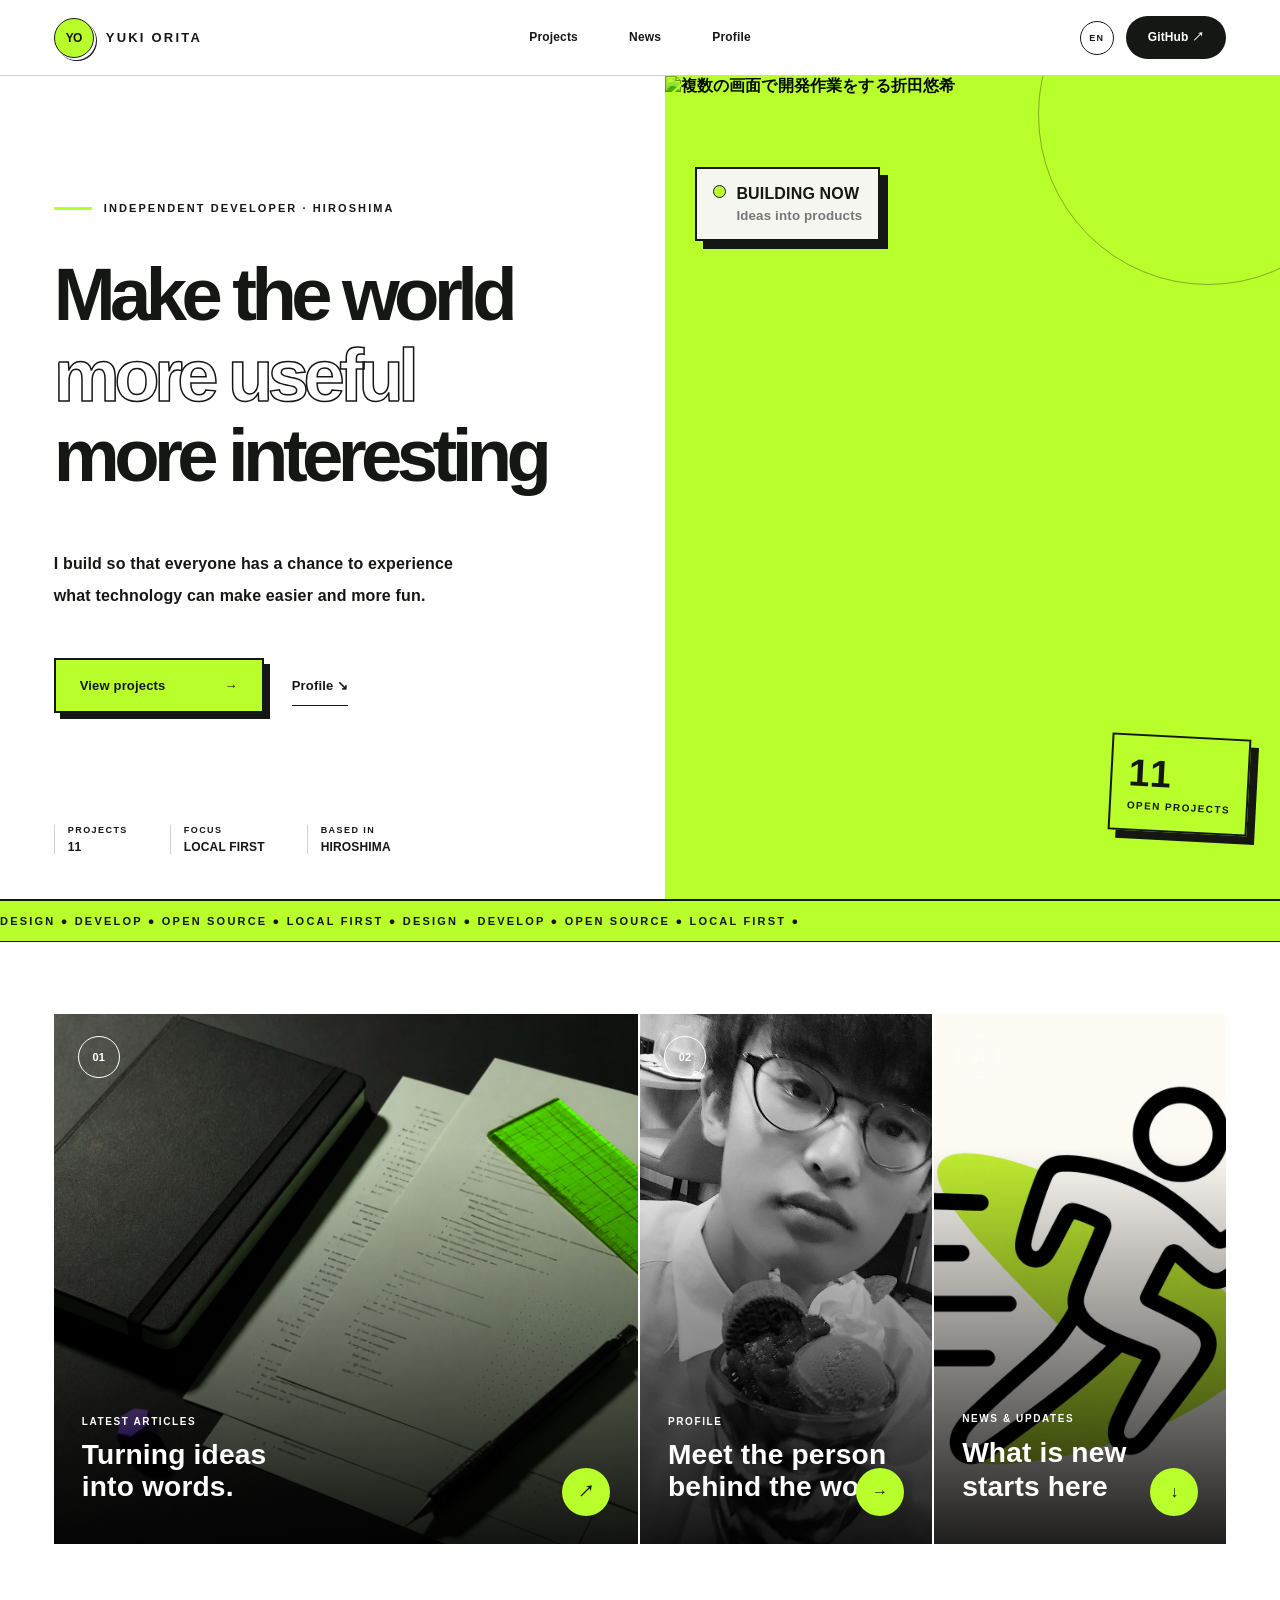
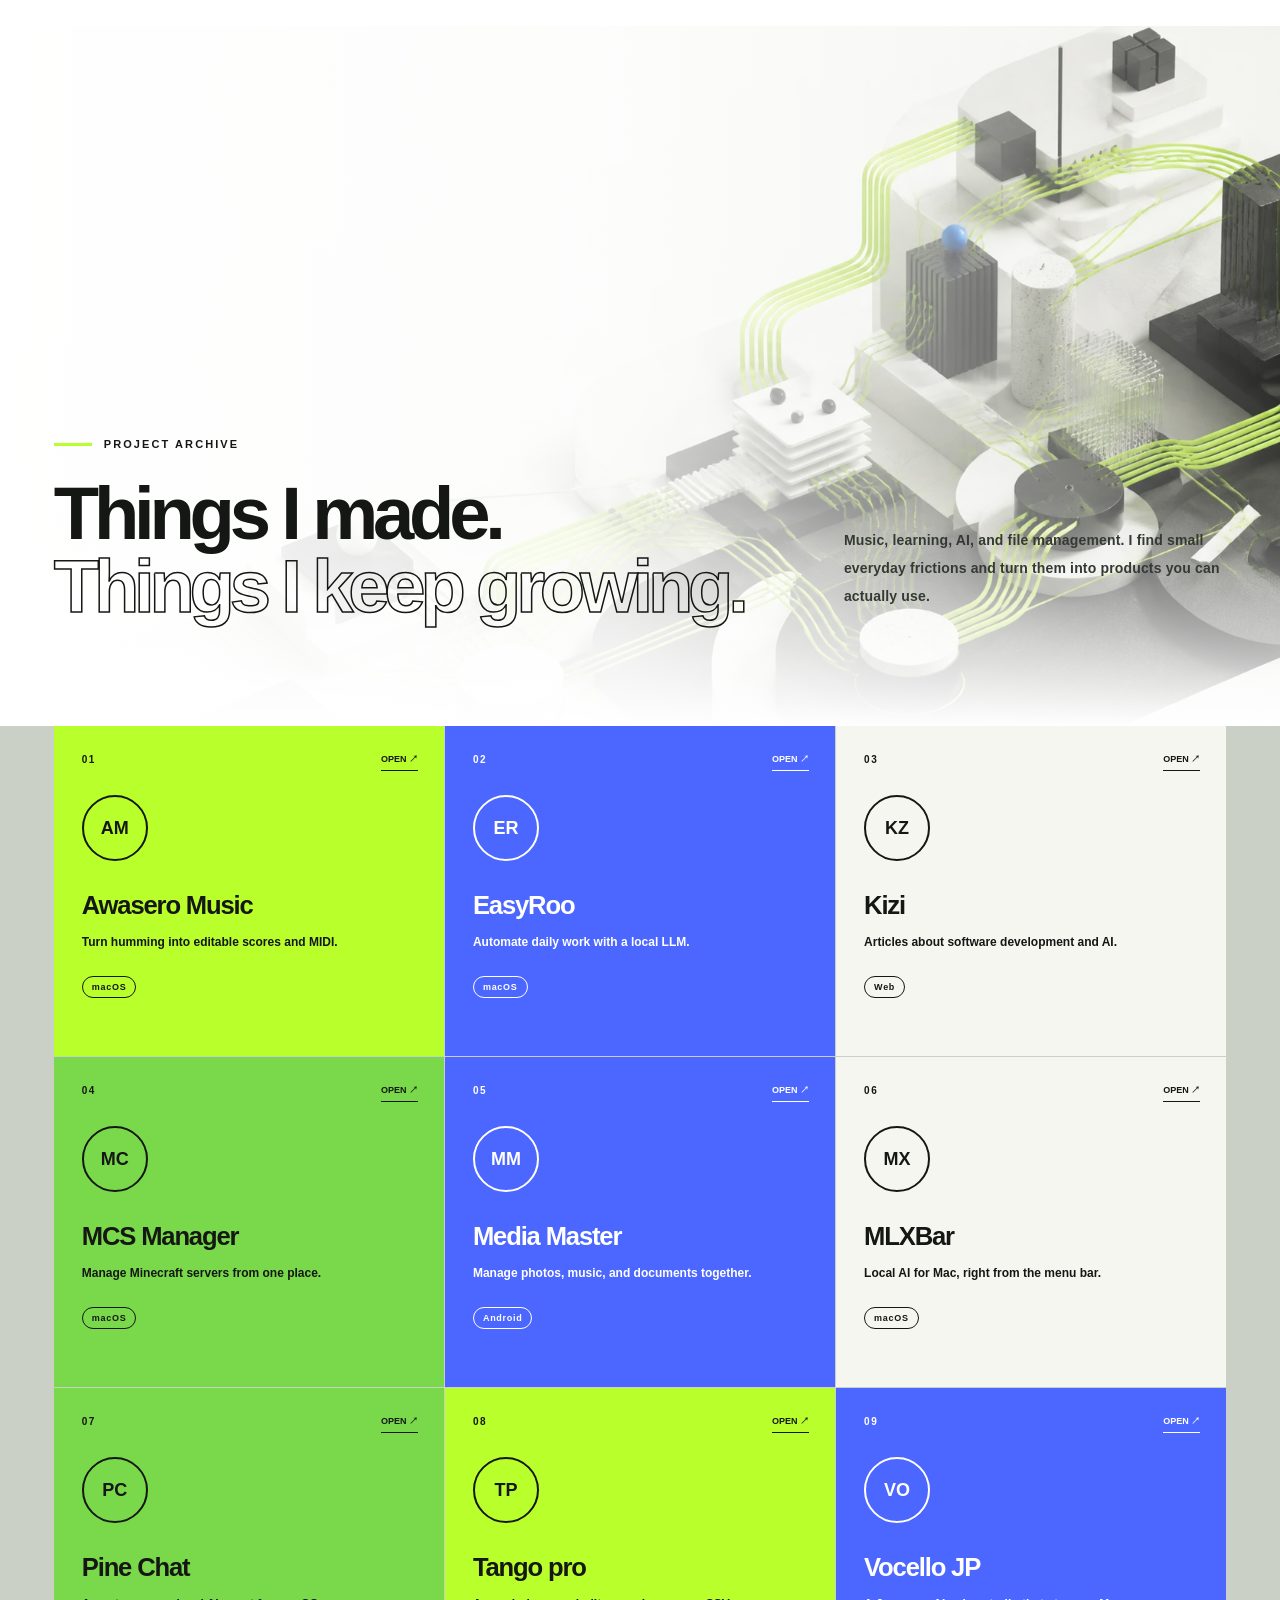
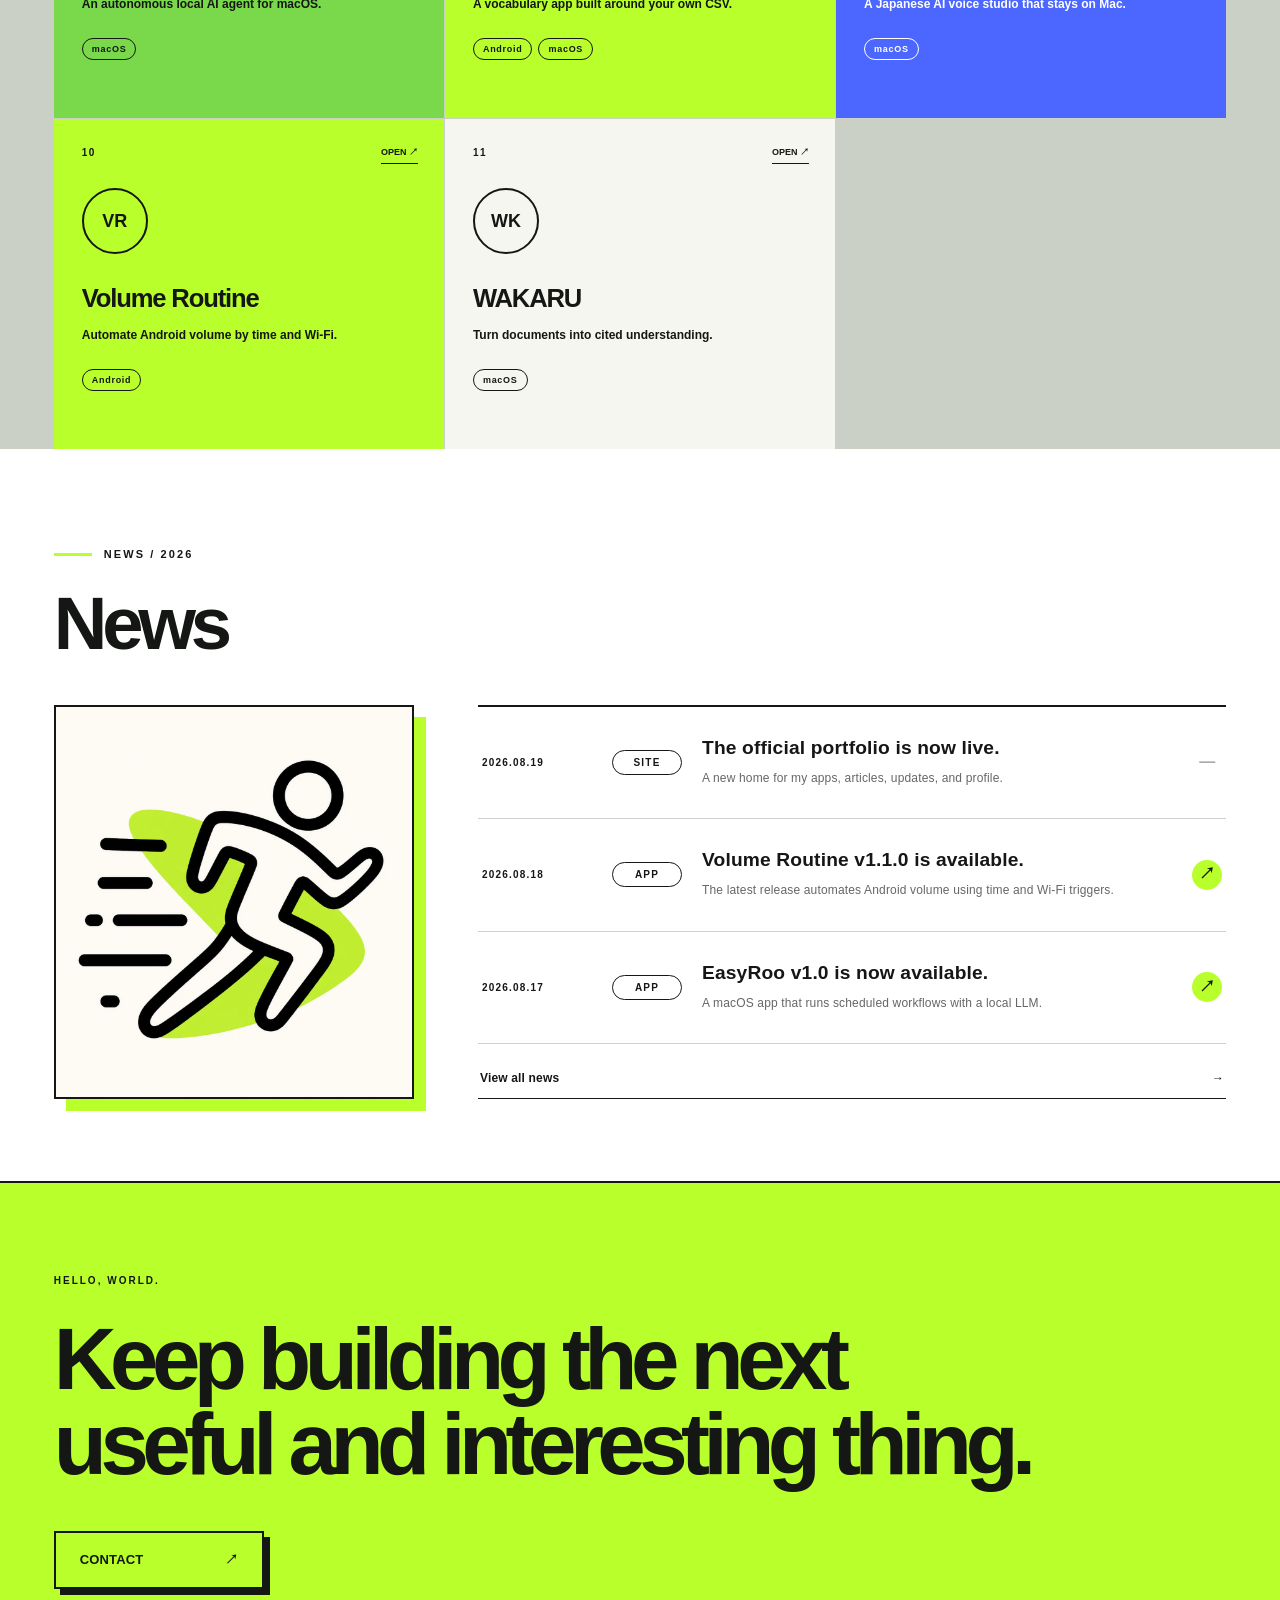
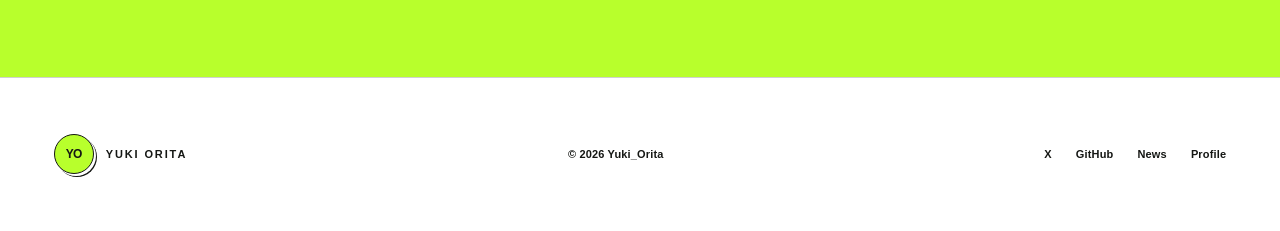
==== website/index.html @ 9910a153 "Adjust headline rhythm and dark news art" ====
<!doctype html>
<html lang="ja">
<head>
  <meta charset="utf-8">
  <meta name="viewport" content="width=device-width, initial-scale=1">
  <meta name="theme-color" content="#b8ff2c" media="(prefers-color-scheme: light)">
  <meta name="theme-color" content="#0d100d" media="(prefers-color-scheme: dark)">
  <meta name="description" content="折田悠希（Yuki_Orita）の公式ポートフォリオ。開発したアプリ、記事、お知らせ、プロフィールを紹介します。">
  <meta name="keywords" content="折田悠希,oriyu90,おりたゆうき,Yuki_Orita,MD Viewer Pro,Yuki,Orita,RIZI,rizi-jp,awasero-music,easyroo,kizi,mcs-manager,media-master-9o5,mlx-bar,pinechat,tango-pro,vocello-jp,volume-routine,wakaru">
  <meta property="og:title" content="Yuki Orita — Official">
  <meta property="og:description" content="世界をもっと便利に、そして面白く。折田悠希のプロジェクトと活動。">
  <meta property="og:type" content="website">
  <meta property="og:url" content="https://rizi-jp.pages.dev/">
  <meta property="og:image" content="https://rizi-jp.pages.dev/assets/og.png">
  <meta name="twitter:card" content="summary_large_image">
  <meta name="twitter:image" content="https://rizi-jp.pages.dev/assets/og.png">
  <title>Yuki Orita — Official</title>
  <link rel="stylesheet" href="styles.css?v=20260819d">
  <script src="i18n.js?v=20260819d" defer></script>
  <script src="content.js?v=20260819d" defer></script>
  <script src="app.js?v=20260819d" defer></script>
</head>
<body>
  <div class="intro" aria-hidden="true">
    <div class="intro-light-brand"><span>YO</span><strong>YUKI ORITA</strong></div>
    <div class="intro-dark-logo-frame"><img class="intro-dark-logo" data-intro-dark-logo src="logo-EN.jpg" alt=""></div>
  </div>

  <header class="site-header">
    <a class="brand" href="#top" aria-label="Yuki Orita トップへ"><span class="brand-mark">YO</span><span>YUKI ORITA</span></a>
    <nav aria-label="メインナビゲーション">
      <a href="#projects">Projects</a><a href="news.html">News</a><a href="profile.html">Profile</a>
    </nav>
    <div class="header-tools"><span class="locale-indicator" data-locale-indicator>JA</span><a class="pill pill-dark header-cta" href="https://github.com/oriyu90" target="_blank" rel="noreferrer">GitHub ↗</a></div>
  </header>

  <main id="top">
    <section class="hero" aria-labelledby="hero-title">
      <div class="hero-copy reveal">
        <p class="eyebrow"><span></span>INDEPENDENT DEVELOPER · HIROSHIMA</p>
        <h1 id="hero-title">世界をもっと、<br><em>便利に</em><br>面白く</h1>
        <p class="hero-lead">誰もがその便利さ、面白さにふれる機会があるように。<br>そんな世界を目指して、開発をしています。</p>
        <div class="hero-actions">
          <a class="button button-yellow" href="#projects">プロジェクトを見る <span>→</span></a>
          <a class="text-link" href="profile.html">プロフィール <span>↘</span></a>
        </div>
        <dl class="hero-meta"><div><dt>PROJECTS</dt><dd>11</dd></div><div><dt>FOCUS</dt><dd>LOCAL FIRST</dd></div><div><dt>BASED IN</dt><dd>HIROSHIMA</dd></div></dl>
      </div>
      <div class="hero-visual" aria-label="開発中の折田悠希">
        <img src="main.jpg" alt="複数の画面で開発作業をする折田悠希">
        <div class="floating-card float-one"><span class="status-dot"></span><strong>BUILDING NOW</strong><small>Ideas into products</small></div>
        <div class="floating-card float-two"><b>11</b><span>OPEN PROJECTS</span></div>
      </div>
    </section>

    <div class="ticker" aria-hidden="true"><div>DESIGN ● DEVELOP ● OPEN SOURCE ● LOCAL FIRST ● DESIGN ● DEVELOP ● OPEN SOURCE ● LOCAL FIRST ●</div></div>

    <section class="jump-grid section-pad reveal" aria-label="主要ページ">
      <a class="jump-card jump-article" href="https://kizi.pages.dev/" target="_blank" rel="noreferrer">
        <img src="assets/article-editorial.webp" alt="ノートと設計資料のエディトリアル写真">
        <span class="jump-no">01</span><div><p>LATEST ARTICLES</p><h2>考えたことを、<br>言葉にする。</h2><span class="round-arrow">↗</span></div>
      </a>
      <a class="jump-card jump-profile" href="profile.html">
        <img src="自画像.jpg" alt="折田悠希のプロフィール写真">
        <span class="jump-no">02</span><div><p>PROFILE</p><h2>作っている人を、<br>もっと知る。</h2><span class="round-arrow">→</span></div>
      </a>
      <a class="jump-card jump-news" href="news.html">
        <picture class="theme-art"><source media="(prefers-color-scheme: dark)" srcset="assets/news-runner-dark-v3.webp"><img src="assets/news-runner-lime-v2.webp" alt="新しい動きを表現した右向きに走る人物の線画"></picture>
        <span class="jump-no">03</span><div><p>NEWS & UPDATES</p><h2>新しい動きは<br>ここから</h2><span class="round-arrow">↓</span></div>
      </a>
    </section>

    <section class="projects" id="projects">
      <div class="projects-art" aria-hidden="true"><picture><source media="(prefers-color-scheme: dark)" srcset="assets/projects-dark-lime.webp"><img src="assets/projects-light-lime.webp" alt=""></picture></div>
      <div class="projects-head section-pad reveal">
        <div><p class="eyebrow eyebrow-light"><span></span>PROJECT ARCHIVE</p><h2>つくったもの、<br><em>育てているもの。</em></h2></div>
        <p>音楽、学習、AI、ファイル管理。日常の小さな不便を見つけ、使える形までつくります。カードを選ぶと詳細が開きます。</p>
      </div>
      <div class="project-grid section-pad" id="project-grid" aria-live="polite"></div>
    </section>

    <section class="news section-pad" id="news">
      <div class="section-title reveal"><p class="eyebrow"><span></span>NEWS / 2026</p><h2>お知らせ</h2></div>
      <div class="news-layout reveal">
        <picture class="theme-art"><source media="(prefers-color-scheme: dark)" srcset="assets/news-runner-dark-v3.webp"><img src="assets/news-runner-lime-v2.webp" alt="新しい動きを表現した右向きに走る人物の線画"></picture>
        <div><div id="news-list" class="news-list" data-limit="3"></div><a class="news-more" href="news.html">すべてのお知らせを見る <span>→</span></a></div>
      </div>
    </section>

    <section class="closing section-pad">
      <p>HELLO, WORLD.</p>
      <h2>次の「便利」と「面白い」を、<br><em>つくり続ける。</em></h2>
      <a class="button button-yellow" href="mailto:yukiorita0911.official@gmail.com">CONTACT <span>↗</span></a>
    </section>
  </main>

  <footer class="site-footer section-pad"><a class="brand" href="#top"><span class="brand-mark">YO</span><span>YUKI ORITA</span></a><p>© 2026 Yuki_Orita</p><div><a href="https://x.com/InovateofRIZI" target="_blank" rel="noreferrer">X</a><a href="https://github.com/oriyu90" target="_blank" rel="noreferrer">GitHub</a><a href="news.html">News</a><a href="profile.html">Profile</a></div></footer>

  <dialog class="project-dialog" id="project-dialog"><button class="dialog-close" aria-label="閉じる">×</button><div id="dialog-content"></div></dialog>
</body>
</html>
---- website/styles.css ----
:root{color-scheme:light dark;--paper:#f5f6f0;--ink:#151714;--yellow:#b8ff2c;--blue:#4c67ff;--green:#79d94b;--line:rgba(21,23,20,.2);--pad:clamp(22px,4.2vw,68px)}
*{box-sizing:border-box}html{scroll-behavior:smooth;overflow-x:clip}body{margin:0;background:var(--paper);color:var(--ink);font-family:Arial,"Hiragino Kaku Gothic ProN","Yu Gothic",sans-serif;font-weight:600;letter-spacing:.01em;overflow-x:clip}a{color:inherit;text-decoration:none}img{max-width:100%;display:block}button{font:inherit}.section-pad{padding-left:var(--pad);padding-right:var(--pad)}
.intro{position:fixed;inset:0;z-index:1000;background:var(--paper);display:grid;place-items:center;opacity:1;visibility:visible;pointer-events:auto}.intro-light-brand{display:flex;align-items:center;gap:18px;opacity:0;transform:scale(.68)}.intro-light-brand span{width:72px;height:72px;border-radius:50%;background:var(--yellow);border:3px solid var(--ink);display:grid;place-items:center;font-size:19px;font-weight:900}.intro-light-brand strong{font-size:clamp(22px,4vw,52px);letter-spacing:.2em}.intro-dark-logo{display:none;width:min(620px,78vw);opacity:0;transform:scale(.68);mix-blend-mode:screen}.intro.is-running{animation:introDismiss .58s 1.9s cubic-bezier(.7,0,1,1) both}.intro.is-running .intro-light-brand{animation:introGrow 1.15s .12s cubic-bezier(.16,1,.3,1) both}.intro.is-finished{opacity:0;visibility:hidden;pointer-events:none}.intro-lock{overflow:hidden}@keyframes introGrow{0%{opacity:0;transform:scale(.68)}60%{opacity:1;transform:scale(1.045)}100%{opacity:1;transform:scale(1)}}@keyframes introDismiss{from{opacity:1}to{opacity:0;visibility:hidden;pointer-events:none}}
.site-header{height:76px;padding:0 var(--pad);display:grid;grid-template-columns:1fr auto 1fr;align-items:center;gap:24px;border-bottom:1px solid var(--line);position:sticky;top:0;z-index:50;background:rgba(242,239,229,.93);backdrop-filter:blur(14px);transition:.25s}.site-header.scrolled{height:64px}.brand{display:inline-flex;align-items:center;gap:12px;font-weight:900;font-size:13px;letter-spacing:.17em;width:max-content}.brand-mark{width:40px;height:40px;display:grid;place-items:center;background:var(--yellow);border:2px solid var(--ink);border-radius:50%;font-size:12px;letter-spacing:-.05em}.site-header nav{display:flex;gap:clamp(18px,4vw,54px);font-size:12px}.site-header nav a{padding:8px 0;border-bottom:2px solid transparent}.site-header nav a:hover{border-color:var(--ink)}.pill{padding:13px 22px;border-radius:999px;font-size:12px}.pill-dark{background:var(--ink);color:white}.header-cta{justify-self:end}
.hero{min-height:calc(100vh - 76px);display:grid;grid-template-columns:1.08fr 1fr;border-bottom:1px solid var(--ink)}.hero-copy{padding:clamp(70px,9vw,140px) var(--pad) 45px;display:flex;flex-direction:column;justify-content:center}.eyebrow{font-size:11px;letter-spacing:.19em;font-weight:900;display:flex;align-items:center;gap:12px}.eyebrow span{width:38px;border-top:3px solid var(--yellow)}.hero h1,.profile-title h1{font-size:clamp(46px,6.3vw,100px);line-height:.98;letter-spacing:-.075em;margin:30px 0 36px;font-weight:900}.hero h1 em,.profile-title h1 em,.projects h2 em,.closing h2 em{font-style:normal;color:transparent;-webkit-text-stroke:1.5px var(--ink)}.hero-lead{font-size:clamp(15px,1.25vw,20px);line-height:2}.hero-actions{display:flex;gap:28px;align-items:center;margin:30px 0 50px}.button{min-width:210px;padding:18px 24px;border:2px solid var(--ink);display:inline-flex;justify-content:space-between;align-items:center;font-size:13px;font-weight:900}.button-yellow{background:var(--yellow);box-shadow:6px 6px 0 var(--ink)}.button:hover{transform:translate(-2px,-2px);box-shadow:9px 9px 0 var(--ink)}.text-link{border-bottom:1px solid;padding:12px 0;font-size:13px}.hero-meta{display:flex;gap:42px;margin:auto 0 0}.hero-meta div{border-left:1px solid var(--line);padding-left:13px}.hero-meta dt{font-size:9px;letter-spacing:.16em}.hero-meta dd{margin:5px 0 0;font-size:12px}.hero-visual{position:relative;overflow:hidden;background:var(--yellow);min-height:680px}.hero-visual:before{content:"";position:absolute;width:55%;aspect-ratio:1;border:1px solid rgba(21,21,17,.35);border-radius:50%;top:-16%;right:-16%;z-index:1}.hero-visual img{width:100%;height:100%;object-fit:cover;filter:contrast(1.12);mix-blend-mode:multiply}.floating-card{position:absolute;background:var(--paper);border:2px solid var(--ink);padding:16px;box-shadow:8px 8px 0 var(--ink);z-index:2}.float-one{left:5%;top:11%;display:grid;grid-template-columns:auto 1fr;column-gap:10px}.float-one small{grid-column:2;color:#777;margin-top:5px}.status-dot{width:13px;height:13px;border-radius:50%;background:var(--yellow);border:1px solid;grid-row:1/3}.float-two{right:5%;bottom:8%;background:var(--yellow);transform:rotate(3deg)}.float-two b{font-size:38px;display:block}.float-two span{font-size:10px;letter-spacing:.14em}.ticker{background:var(--ink);color:var(--yellow);overflow:hidden;padding:14px 0;white-space:nowrap;font-size:11px;letter-spacing:.2em}.ticker div{animation:ticker 20s linear infinite}@keyframes ticker{to{transform:translateX(-50%)}}
.jump-grid{display:grid;grid-template-columns:2fr 1fr 1fr;gap:2px;background:var(--ink);padding-top:90px;padding-bottom:110px}.jump-card{min-height:530px;position:relative;overflow:hidden;background:var(--paper);color:white}.jump-card:after{content:"";position:absolute;inset:0;background:linear-gradient(transparent 25%,rgba(0,0,0,.88))}.jump-card img{width:100%;height:100%;object-fit:cover;transition:.6s}.jump-card:hover img{transform:scale(1.04)}.jump-card>div{position:absolute;z-index:2;inset:auto 28px 28px}.jump-card p{font-size:10px;letter-spacing:.16em}.jump-card h2{font-size:clamp(25px,2.2vw,42px);line-height:1.16;margin:12px 0}.jump-no{position:absolute;z-index:3;top:22px;left:24px;border:1px solid white;border-radius:50%;width:42px;height:42px;display:grid;place-items:center;font-size:11px}.round-arrow{position:absolute;right:0;bottom:0;width:48px;height:48px;background:var(--yellow);color:var(--ink);border-radius:50%;display:grid;place-items:center}.jump-profile img{filter:grayscale(1) contrast(1.05)}.jump-news img{filter:saturate(.85)}
.projects{background:var(--ink);color:white;position:relative;overflow:hidden;padding-bottom:110px}.projects-art{height:min(55vw,680px)}.projects-art img{width:100%;height:100%;object-fit:cover}.projects-head{display:grid;grid-template-columns:1.3fr .7fr;gap:80px;padding-top:90px;padding-bottom:70px;align-items:end}.eyebrow-light span{border-color:var(--yellow)}.projects h2,.section-title h2{font-size:clamp(46px,5.8vw,88px);letter-spacing:-.07em;line-height:.98;margin:28px 0 0}.projects h2 em{ -webkit-text-stroke-color:white}.projects-head>p{line-height:2;color:#bbb;font-size:14px;max-width:500px}.project-grid{display:grid;grid-template-columns:repeat(3,1fr);gap:1px;background:#555}.project-card{min-height:330px;text-align:left;border:0;padding:28px;position:relative;display:flex;flex-direction:column;align-items:flex-start;cursor:pointer;background:var(--paper);color:var(--ink);transition:.25s}.project-card:hover{z-index:2;transform:translateY(-7px);box-shadow:0 16px 0 var(--yellow)}.project-yellow{background:var(--yellow)!important}.project-blue{background:var(--blue)!important;color:white!important}.project-green{background:var(--green)!important}.project-paper{background:var(--paper)!important;color:var(--ink)!important}.project-count{font-size:10px;letter-spacing:.15em}.project-icon{width:66px;height:66px;border:2px solid currentColor;border-radius:50%;display:grid;place-items:center;margin:30px 0;font-size:18px;font-weight:900}.project-name{font-size:clamp(23px,2vw,34px);font-weight:900;letter-spacing:-.045em}.project-desc{font-size:12px;margin:12px 0 24px;line-height:1.7}.platforms{display:flex;gap:6px;flex-wrap:wrap}.platforms i{font-style:normal;border:1px solid currentColor;border-radius:999px;padding:5px 9px;font-size:9px;letter-spacing:.08em}.project-open{position:absolute;right:26px;top:27px;font-size:9px;border-bottom:1px solid;padding-bottom:4px}
.news{padding-top:120px;padding-bottom:130px}.section-title{margin-bottom:65px}.news-layout{display:grid;grid-template-columns:minmax(260px,.65fr) 1.35fr;gap:clamp(36px,7vw,110px);align-items:start}.news-layout>img{aspect-ratio:1;object-fit:cover;border:2px solid var(--ink);box-shadow:12px 12px 0 var(--yellow)}.news-list{border-top:2px solid}.news-list article{display:grid;grid-template-columns:110px 70px 1fr;gap:20px;align-items:center;border-bottom:1px solid var(--line);padding:30px 4px}.news-list time,.news-list span{font-size:10px;letter-spacing:.12em}.news-list span{border:1px solid;border-radius:999px;padding:6px 10px;text-align:center}.news-list h3{font-size:clamp(16px,1.5vw,22px);margin:0}.closing{background:var(--yellow);padding-top:100px;padding-bottom:110px;border-top:2px solid}.closing>p{font-size:10px;letter-spacing:.2em}.closing h2{font-size:clamp(44px,6.8vw,104px);line-height:.98;letter-spacing:-.075em;margin:30px 0 55px;max-width:1200px}.site-footer{min-height:180px;background:var(--ink);color:white;display:flex;align-items:center;justify-content:space-between;gap:30px}.site-footer div{display:flex;gap:24px}.site-footer p,.site-footer a{font-size:11px}
.project-dialog{border:0;padding:0;background:transparent;max-width:620px;width:calc(100% - 32px)}.project-dialog::backdrop{background:rgba(0,0,0,.78);backdrop-filter:blur(8px)}#dialog-content{background:var(--paper);padding:clamp(32px,6vw,68px);border:2px solid var(--ink);box-shadow:14px 14px 0 var(--yellow)}.dialog-close{position:absolute;right:18px;top:14px;border:0;background:none;font-size:30px;cursor:pointer}.dialog-icon{display:grid;width:84px;height:84px;border:2px solid;border-radius:50%;place-items:center;margin-bottom:28px;font-size:22px}.project-dialog h2{font-size:clamp(40px,7vw,72px);letter-spacing:-.06em;margin:10px 0}.project-dialog p{font-size:10px;letter-spacing:.15em}.project-dialog .dialog-desc{font-size:16px;line-height:1.7;letter-spacing:0}.project-dialog .button{margin-top:40px}
.profile-hero{display:grid;grid-template-columns:1fr 1fr;gap:8vw;padding-top:80px;padding-bottom:110px;border-bottom:2px solid}.profile-title{align-self:center}.profile-title>p:last-child{max-width:500px;line-height:2}.portrait{margin:0;position:relative;background:var(--yellow);padding:24px 24px 0}.portrait img{width:100%;aspect-ratio:1/1.15;object-fit:cover;filter:grayscale(1) contrast(1.08)}.portrait figcaption{font-size:10px;letter-spacing:.16em;padding:18px 0}.profile-facts{background:var(--ink);color:white;padding-top:90px;padding-bottom:110px}.profile-index,.profile-statement>p{font-size:10px;letter-spacing:.18em;color:var(--yellow);margin-bottom:45px}.facts-grid{display:grid;grid-template-columns:repeat(3,1fr);gap:1px;background:#555}.fact{min-height:220px;background:#1d1d1a;padding:28px;display:flex;flex-direction:column;justify-content:space-between}.fact-wide{grid-column:span 2;background:var(--yellow);color:var(--ink)}.fact span{font-size:10px;letter-spacing:.15em}.fact strong{font-size:clamp(25px,3vw,45px);letter-spacing:-.05em}.fact small{font-size:11px}.fact-link:hover{background:var(--blue)}.profile-statement{padding-top:110px;padding-bottom:120px;display:grid;grid-template-columns:1fr 2.4fr 1fr;gap:5vw;align-items:start}.profile-statement>p{color:var(--ink)}blockquote{font-size:clamp(35px,5vw,76px);font-weight:900;line-height:1.15;letter-spacing:-.06em;margin:0}blockquote em{font-style:normal;background:linear-gradient(transparent 72%,var(--yellow) 0)}.profile-statement>div p{line-height:2;font-size:13px}.profile-statement .button{margin-top:25px}.social-strip{background:var(--yellow);display:grid;grid-template-columns:repeat(3,1fr);padding-top:55px;padding-bottom:55px}.social-strip a{display:flex;flex-direction:column;gap:16px;padding:20px 28px;border-left:1px solid}.social-strip span{font-size:9px;letter-spacing:.16em}.social-strip b{font-size:clamp(18px,2vw,30px)}
.news-list article{grid-template-columns:110px 70px minmax(0,1fr) 30px}.news-list time,.news-list>article>span{font-size:10px;letter-spacing:.12em}.news-list>article>span{border:1px solid;border-radius:999px;padding:6px 10px;text-align:center}.news-list article p{font-size:12px;line-height:1.7;color:#666;margin:9px 0 0;font-weight:500}.news-list article>a{width:30px;height:30px;border-radius:50%;background:var(--yellow);display:grid;place-items:center}.news-list article>i{font-style:normal;color:#aaa;text-align:center}.news-more{margin-top:24px;display:flex;justify-content:space-between;border-bottom:1px solid;padding:15px 2px;font-size:12px}
.profile-method{background:var(--paper);padding-top:110px;padding-bottom:120px;display:grid;grid-template-columns:.85fr 1.15fr;gap:8vw}.method-title>p,.archive-head>div>p{font-size:10px;letter-spacing:.18em}.method-title h2,.archive-head h2{font-size:clamp(38px,4.8vw,72px);letter-spacing:-.06em;line-height:1.05;margin:30px 0}.method-list{margin:0;padding:0;list-style:none;border-top:2px solid}.method-list li{display:grid;grid-template-columns:60px 1fr;gap:25px;padding:30px 0;border-bottom:1px solid var(--line)}.method-list li>span{font-size:10px}.method-list h3{font-size:25px;margin:0 0 9px}.method-list p{font-size:12px;line-height:1.8;margin:0;color:#555}
.news-hero{display:grid;grid-template-columns:1.05fr .95fr;min-height:720px;border-bottom:2px solid;align-items:center;gap:7vw}.news-hero h1{font-size:clamp(56px,7vw,108px);line-height:.94;letter-spacing:-.075em;margin:30px 0}.news-hero h1 em{font-style:normal;color:transparent;-webkit-text-stroke:1.5px var(--ink)}.news-hero-copy>p:last-child{line-height:2;max-width:520px}.news-hero-art{position:relative;background:var(--yellow);padding:28px}.news-hero-art img{width:100%;aspect-ratio:1;object-fit:cover;border:2px solid}.news-hero-art>div{position:absolute;left:8px;bottom:8px;background:var(--ink);color:white;padding:18px 24px;display:flex;flex-direction:column;gap:8px}.news-hero-art span{font-size:9px;letter-spacing:.16em;color:var(--yellow)}.news-archive{padding-top:110px;padding-bottom:130px}.archive-head{display:flex;justify-content:space-between;align-items:end;gap:30px;margin-bottom:60px}.news-filters{display:flex;gap:8px}.news-filters button{border:1px solid;background:transparent;border-radius:999px;padding:11px 18px;cursor:pointer;font-size:10px}.news-filters button.active,.news-filters button:hover{background:var(--ink);color:white}.news-list-full article{padding:36px 8px}.news-list-full h3{font-size:clamp(20px,2.2vw,32px)}.news-empty{text-align:center;padding:60px}.news-contact{background:var(--blue);color:white;padding-top:90px;padding-bottom:90px;display:flex;align-items:end;justify-content:space-between;gap:50px}.news-contact p{font-size:10px;letter-spacing:.17em}.news-contact h2{font-size:clamp(34px,4.5vw,68px);line-height:1.05;letter-spacing:-.055em;margin:24px 0 0}.news-contact .button{color:var(--ink);flex:none}
.reveal{opacity:0;transform:translateY(45px);transition:opacity .8s,transform .8s}.reveal.visible{opacity:1;transform:none}
@media(max-width:900px){.site-header{grid-template-columns:1fr auto}.site-header nav{display:none}.hero{grid-template-columns:1fr}.hero-copy{min-height:calc(100svh - 76px)}.hero-visual{min-height:70svh}.jump-grid{grid-template-columns:1fr 1fr}.jump-article{grid-column:1/-1}.projects-head{grid-template-columns:1fr;gap:20px}.project-grid{grid-template-columns:repeat(2,1fr)}.news-layout{grid-template-columns:1fr}.news-layout>img{max-width:420px}.profile-hero{grid-template-columns:1fr}.profile-statement{grid-template-columns:1fr}.profile-method{grid-template-columns:1fr}.social-strip{grid-template-columns:1fr}.social-strip a{border-left:0;border-top:1px solid}.facts-grid{grid-template-columns:1fr 1fr}.news-hero{grid-template-columns:1fr;padding-top:80px;padding-bottom:90px}.news-hero-art{max-width:620px}.news-contact{align-items:flex-start;flex-direction:column}}
@media(max-width:600px){.site-header{height:64px}.brand span:last-child{display:none}.brand-mark{width:36px;height:36px}.header-cta{padding:11px 16px}.hero h1{font-size:46px}.hero-actions{align-items:flex-start;flex-direction:column}.hero-meta{gap:14px;justify-content:space-between}.hero-meta div{padding-left:8px}.hero-visual{min-height:560px}.jump-grid{grid-template-columns:1fr;padding-top:60px;padding-bottom:70px}.jump-article{grid-column:auto}.jump-card{min-height:440px}.projects-art{height:70vw}.project-grid{grid-template-columns:1fr}.project-card{min-height:290px}.projects-head{padding-top:70px}.news-layout>*{min-width:0}.news-layout>img,.news-list{width:100%;max-width:100%}.news-list article{grid-template-columns:68px 48px minmax(0,1fr) 26px;gap:7px}.news-list article p{display:none}.facts-grid{grid-template-columns:1fr}.fact-wide{grid-column:auto}.site-footer{align-items:flex-start;flex-direction:column;padding-top:55px;padding-bottom:55px}.social-strip{padding-left:0;padding-right:0}.profile-hero{padding-top:60px}.profile-title h1{font-size:52px}.profile-method{padding-top:80px;padding-bottom:85px}.news-hero{min-height:auto;padding-top:65px}.news-hero h1{font-size:54px}.archive-head{align-items:flex-start;flex-direction:column}.news-filters{width:100%}.news-filters button{flex:1}.news-list-full article{padding:27px 0}.news-contact{padding-top:70px;padding-bottom:75px}}
@media(prefers-reduced-motion:reduce){*{scroll-behavior:auto!important;animation-duration:.01ms!important;animation-iteration-count:1!important;transition-duration:.01ms!important}.intro{display:none}.reveal{opacity:1;transform:none}}

/* Lime system, language indicator, and theme-aware imagery */
.header-tools{justify-self:end;display:flex;align-items:center;gap:12px}.locale-indicator{min-width:34px;height:34px;border:1px solid var(--ink);border-radius:999px;display:grid;place-items:center;font-size:9px;letter-spacing:.12em}.button-lime{background:var(--yellow);color:var(--ink);box-shadow:6px 6px 0 var(--ink)}.project-lime{background:var(--yellow)!important;color:var(--ink)!important}.projects-art picture{display:block;width:100%;height:100%}.projects-art picture img{width:100%;height:100%;object-fit:cover}.jump-article img{filter:hue-rotate(42deg) saturate(1.2)}
.intro-dark-logo{-webkit-mask-image:radial-gradient(ellipse at center,#000 48%,rgba(0,0,0,.94) 61%,transparent 84%);mask-image:radial-gradient(ellipse at center,#000 48%,rgba(0,0,0,.94) 61%,transparent 84%)}
html[lang="pt"] .hero h1{font-size:clamp(42px,5.3vw,84px)}html[lang="en"] .hero h1{font-size:clamp(44px,5.8vw,90px)}

@media(prefers-color-scheme:dark){
  body{background:#0d100d;color:#eef3e8}.intro{background:#080a08}.intro-light-brand{display:none}.intro-dark-logo{display:block}.intro.is-running .intro-dark-logo{animation:introGrow 1.15s .12s cubic-bezier(.16,1,.3,1) both}
  .site-header{background:rgba(13,16,13,.92);border-color:rgba(238,243,232,.2)}.site-header nav a:hover{border-color:#eef3e8}.locale-indicator{border-color:#eef3e8}.pill-dark{background:var(--yellow);color:var(--ink)}
  .hero{border-color:rgba(238,243,232,.6)}.hero h1 em,.profile-title h1 em,.closing h2 em{ -webkit-text-stroke-color:#eef3e8}.hero-meta div{border-color:rgba(238,243,232,.2)}.hero-visual{background:var(--yellow)}.floating-card{background:#151a14;color:#eef3e8;border-color:#eef3e8;box-shadow:8px 8px 0 #080a08}.float-one small{color:#b7beb2}.float-two{background:var(--yellow);color:var(--ink);border-color:var(--ink)}
  .jump-grid{background:#070907}.jump-card{background:#151a14}.jump-article img{filter:hue-rotate(42deg) saturate(1.15) brightness(.78)}
  .projects{background:#080a08}.projects-head>p{color:#b7beb2}.project-grid{background:#354032}.project-paper{background:#171c16!important;color:#eef3e8!important}.project-card:hover{box-shadow:0 16px 0 var(--yellow)}
  .news{background:#10140f}.news-layout>img{border-color:#eef3e8}.news-list{border-color:#eef3e8}.news-list article{border-color:rgba(238,243,232,.2)}.news-list article p{color:#b7beb2}.news-more{border-color:rgba(238,243,232,.45)}
  #dialog-content{background:#121612;color:#eef3e8;border-color:#eef3e8;box-shadow:14px 14px 0 var(--yellow)}.dialog-close{color:#eef3e8}
  .profile-hero{border-color:#eef3e8}.profile-facts{background:#080a08}.fact{background:#151a14}.fact-wide{background:var(--yellow);color:var(--ink)}.profile-statement>p{color:#eef3e8}.profile-method{background:#0d100d}.method-list{border-color:#eef3e8}.method-list li{border-color:rgba(238,243,232,.2)}.method-list p{color:#b7beb2}
  .news-hero{border-color:#eef3e8}.news-hero h1 em{-webkit-text-stroke-color:#eef3e8}.news-archive{background:#0d100d}.news-filters button{color:#eef3e8;border-color:#eef3e8}.news-filters button.active,.news-filters button:hover{background:var(--yellow);color:var(--ink)}.news-contact{background:#1b2417}
  .site-footer{background:#070907}.button{border-color:var(--ink)}
}

@media(max-width:600px){.header-tools{gap:7px}.locale-indicator{min-width:30px;height:30px}.intro-light-brand{gap:12px}.intro-light-brand span{width:56px;height:56px}.intro-light-brand strong{font-size:20px;letter-spacing:.13em}html[lang="pt"] .hero h1{font-size:39px}html[lang="en"] .hero h1{font-size:42px}}

/* Readability, image integration, and cross-browser aspect-ratio refinements */
html,body{overflow-x:hidden}.site-header{-webkit-backdrop-filter:blur(14px);backdrop-filter:blur(14px)}
.hero>*,.projects-head>*,.profile-hero>*,.profile-statement>*,.news-hero>*,.news-layout>*{min-width:0}
.button-yellow,.button-lime{color:#fff!important;-webkit-text-stroke:.35px #111;text-shadow:1px 0 0 #111,0 1px 0 #111,1px 1px 0 #111,2px 2px 0 #111}
.button-yellow:focus-visible,.button-lime:focus-visible{outline:3px solid #111;outline-offset:4px}
.closing,.social-strip,.fact-wide,.project-lime,.float-two{color:var(--ink)}

.intro-dark-logo-frame{display:none;position:relative;width:min(660px,82vw);background:#000;overflow:hidden;isolation:isolate}
.intro-dark-logo-frame::after{content:"";position:absolute;inset:-2px;z-index:2;pointer-events:none;box-shadow:inset 0 0 clamp(34px,7vw,92px) clamp(18px,4vw,54px) #000}
.intro-dark-logo-frame .intro-dark-logo{width:100%;max-width:none;filter:grayscale(1) contrast(180%) brightness(110%);mix-blend-mode:normal;-webkit-mask-image:none;mask-image:none}
.intro.is-running .intro-dark-logo-frame .intro-dark-logo{animation:introGrow 1.15s .12s cubic-bezier(.16,1,.3,1) both}

.projects-art{position:absolute;inset:0 0 auto;height:min(58vw,700px);z-index:0}
.projects-art::after{content:"";position:absolute;inset:0;background:linear-gradient(90deg,rgba(8,10,8,.82),rgba(8,10,8,.3) 58%,rgba(8,10,8,.66)),linear-gradient(0deg,#080a08 0,transparent 36%)}
.projects-head{position:relative;z-index:1;min-height:min(58vw,700px);padding-top:clamp(72px,8vw,120px);padding-bottom:clamp(70px,8vw,110px);align-content:end;text-shadow:0 2px 18px rgba(0,0,0,.55)}
.projects-head>p{color:#eef3e8}.projects h2 em{-webkit-text-stroke-color:#fff}

@media(prefers-color-scheme:dark){
  .intro{background:#000}.intro-dark-logo-frame{display:block}.intro-dark-logo{display:block}
  .closing,.social-strip,.fact-wide,.project-lime,.float-two{color:var(--ink)}
}

@supports(overflow:clip){html,body{overflow-x:clip}}

@media(min-width:1500px){.project-grid{grid-template-columns:repeat(4,1fr)}.project-card{min-height:310px}.news-layout{grid-template-columns:minmax(300px,.55fr) 1.45fr}.profile-hero,.news-hero{max-width:1920px;margin-inline:auto}}

@media(max-width:900px){
  .hero-copy{min-height:calc(100vh - 76px);min-height:calc(100svh - 76px)}
  .projects-art,.projects-head{height:auto;min-height:clamp(520px,82vw,700px)}
  .projects-head{align-content:end}.projects-art img{object-position:center}
}

@media(max-width:600px){
  .projects-art,.projects-head{min-height:520px}.projects-head{padding-top:90px;padding-bottom:64px}
  .fact{min-height:142px;padding:20px}.fact strong{font-size:clamp(22px,8vw,34px);overflow-wrap:anywhere}.fact small{overflow-wrap:anywhere}
  .profile-facts{padding-top:66px;padding-bottom:78px}.profile-index{margin-bottom:28px}
  .profile-statement{padding-top:78px;padding-bottom:84px}.profile-statement blockquote{font-size:clamp(34px,11vw,54px)}
  .news-hero-art{padding:18px}.news-layout>img{aspect-ratio:4/3}.button{min-width:min(210px,100%)}
}

@media(max-width:360px){
  :root{--pad:18px}.site-header{gap:8px}.header-cta{padding:10px 12px}.locale-indicator{display:none}
  .hero h1{font-size:40px}.hero-lead{font-size:14px}.hero-meta{display:grid;grid-template-columns:repeat(3,1fr);width:100%}
  .jump-card{min-height:400px}.projects-art,.projects-head{min-height:480px}.news-list article{grid-template-columns:58px 42px minmax(0,1fr) 24px}
  .news-filters{flex-wrap:wrap}.news-filters button{min-width:72px}.social-strip b{font-size:17px;overflow-wrap:anywhere}
}

@media(max-height:540px) and (min-width:700px){
  .hero{min-height:600px}.hero-copy{padding-top:54px;padding-bottom:34px}.hero-visual{min-height:600px}
  .news-hero{min-height:600px;padding-top:50px;padding-bottom:50px}.profile-hero{padding-top:54px;padding-bottom:64px}
}

/* Clear light theme, solid black lime text, and tighter vertical rhythm */
html[data-theme="light"]{color-scheme:light}
.button-yellow,.button-lime{color:var(--ink)!important;-webkit-text-stroke:0;text-shadow:none}
.closing h2 em{color:var(--ink);-webkit-text-stroke:0;text-shadow:none}
.jump-news img{filter:none}

body{background:#fff;color:var(--ink)}
.site-header{background:rgba(255,255,255,.94);border-color:var(--line)}
.ticker{background:var(--yellow);color:var(--ink);border-block:1px solid var(--ink)}
.jump-grid{background:#fff;padding-top:72px;padding-bottom:82px}
.projects{background:#fff;color:var(--ink);padding-bottom:0}
.projects-art::after{background:linear-gradient(90deg,rgba(255,255,255,.98),rgba(255,255,255,.82) 48%,rgba(255,255,255,.15)),linear-gradient(0deg,#fff 0,transparent 32%)}
.projects-head{text-shadow:none}.projects-head>p{color:#343934}.projects h2 em{-webkit-text-stroke-color:var(--ink)}
.project-grid{background:#cbd0c7}.project-paper{background:#f5f6f0!important;color:var(--ink)!important}
.news{background:#fff;padding-top:88px;padding-bottom:82px}.section-title{margin-bottom:44px}
.news-layout{gap:clamp(30px,5vw,76px)}.news-layout>img{aspect-ratio:4/3}.news-more{margin-top:14px;padding:13px 2px}
.closing{padding-top:82px;padding-bottom:88px}.closing h2{margin-bottom:44px}
.site-footer{min-height:154px;background:#fff;color:var(--ink);border-top:1px solid var(--line)}

.profile-hero{padding-top:72px;padding-bottom:84px}.profile-facts{background:#eef1ea;color:var(--ink);padding-top:72px;padding-bottom:82px}
.profile-index,.profile-statement>p{color:var(--ink)}.facts-grid{background:#cbd0c7}.fact{background:#fff}.fact-wide{background:var(--yellow)}.fact-link:hover{background:var(--blue);color:#fff}
.profile-statement{background:#fff;padding-top:88px;padding-bottom:92px}.profile-method{background:#f6f7f3;padding-top:88px;padding-bottom:94px}.social-strip{padding-top:44px;padding-bottom:44px}

.news-hero{background:#fff;min-height:650px}.news-archive{background:#fff;padding-top:84px;padding-bottom:90px}.archive-head{margin-bottom:44px}
.news-list-full article{padding:30px 8px}.news-contact{background:var(--yellow);color:var(--ink);padding-top:72px;padding-bottom:76px}
#dialog-content{background:#fff;color:var(--ink)}.dialog-close{color:var(--ink)}

@media(prefers-color-scheme:dark){
  html:not([data-theme="light"]) body{background:#0d100d;color:#eef3e8}
  html:not([data-theme="light"]) .site-header{background:rgba(13,16,13,.92);border-color:rgba(238,243,232,.2)}
  html:not([data-theme="light"]) .ticker{background:#070907;color:var(--yellow);border-color:#070907}
  html:not([data-theme="light"]) .jump-grid{background:#070907}
  html:not([data-theme="light"]) .projects{background:#080a08;color:#eef3e8}
  html:not([data-theme="light"]) .projects-art::after{background:linear-gradient(90deg,rgba(8,10,8,.82),rgba(8,10,8,.3) 58%,rgba(8,10,8,.66)),linear-gradient(0deg,#080a08 0,transparent 36%)}
  html:not([data-theme="light"]) .projects-head{text-shadow:0 2px 18px rgba(0,0,0,.55)}
  html:not([data-theme="light"]) .projects-head>p{color:#b7beb2}
  html:not([data-theme="light"]) .projects h2 em{-webkit-text-stroke-color:#fff}
  html:not([data-theme="light"]) .project-grid{background:#354032}
  html:not([data-theme="light"]) .project-paper{background:#171c16!important;color:#eef3e8!important}
  html:not([data-theme="light"]) .news{background:#10140f}
  html:not([data-theme="light"]) .site-footer{background:#070907;color:#eef3e8;border-color:rgba(238,243,232,.18)}
  html:not([data-theme="light"]) .profile-facts{background:#080a08;color:#eef3e8}
  html:not([data-theme="light"]) .profile-index,html:not([data-theme="light"]) .profile-statement>p{color:var(--yellow)}
  html:not([data-theme="light"]) .facts-grid{background:#354032}
  html:not([data-theme="light"]) .fact{background:#151a14}
  html:not([data-theme="light"]) .fact-wide{background:var(--yellow);color:var(--ink)}
  html:not([data-theme="light"]) .profile-statement,html:not([data-theme="light"]) .profile-method{background:#0d100d}
  html:not([data-theme="light"]) .news-hero,html:not([data-theme="light"]) .news-archive{background:#0d100d}
  html:not([data-theme="light"]) .news-contact{background:#1b2417;color:#eef3e8}
  html:not([data-theme="light"]) #dialog-content{background:#121612;color:#eef3e8}
  html:not([data-theme="light"]) .dialog-close{color:#eef3e8}
}

@media(max-width:600px){
  .jump-grid{padding-top:52px;padding-bottom:58px}.news{padding-top:68px;padding-bottom:64px}.section-title{margin-bottom:34px}
  .closing{padding-top:68px;padding-bottom:72px}.closing h2{margin-bottom:36px}.site-footer{min-height:0}
  .profile-hero{padding-bottom:70px}.profile-statement{padding-top:72px;padding-bottom:76px}.profile-method{padding-top:72px;padding-bottom:76px}
  .news-hero{padding-bottom:72px}.news-archive{padding-top:70px;padding-bottom:72px}.archive-head{margin-bottom:34px}.news-contact{padding-top:62px;padding-bottom:66px}
}

/* Flexible headline rhythm, theme art pairs, and lifted YO mark */
.hero h1,.profile-title h1{line-height:calc(1em + clamp(4px,.48vw,8px))}
.jump-news h2,.news-hero h1{line-height:calc(1em + clamp(4px,.44vw,8px))}
.profile-statement blockquote,.method-title h2{line-height:calc(1em + clamp(4px,.5vw,9px))}
.brand-mark{color:var(--ink);border:1px solid var(--ink);box-shadow:2px 2px 0 #fff,3px 3px 0 var(--ink)}
.theme-art{display:block;width:100%;height:100%;overflow:hidden}
.theme-art img{width:100%;height:100%;object-fit:cover}
.news-layout>.theme-art{aspect-ratio:4/3;border:2px solid var(--ink);box-shadow:12px 12px 0 var(--yellow)}
.news-hero-art>.theme-art{aspect-ratio:1}
@media(prefers-color-scheme:dark){html:not([data-theme="light"]) .news-layout>.theme-art{border-color:#eef3e8}}
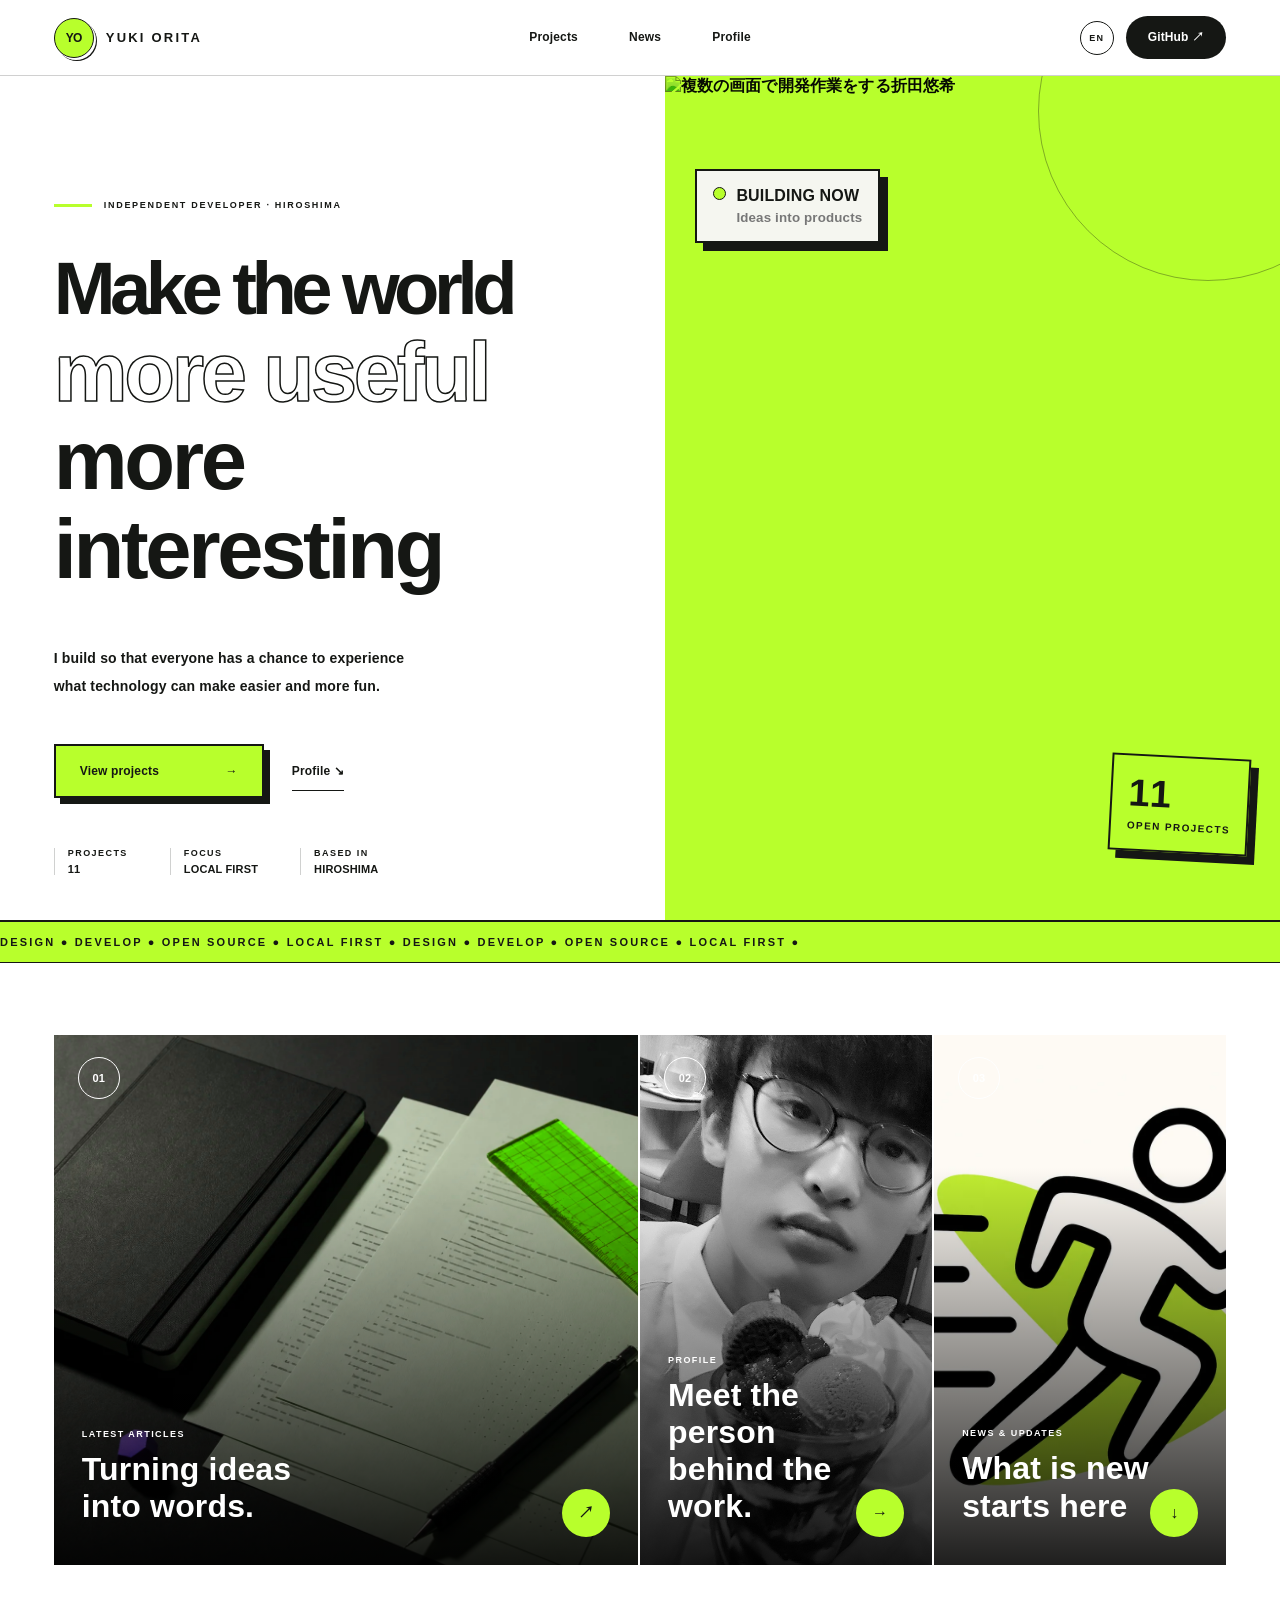
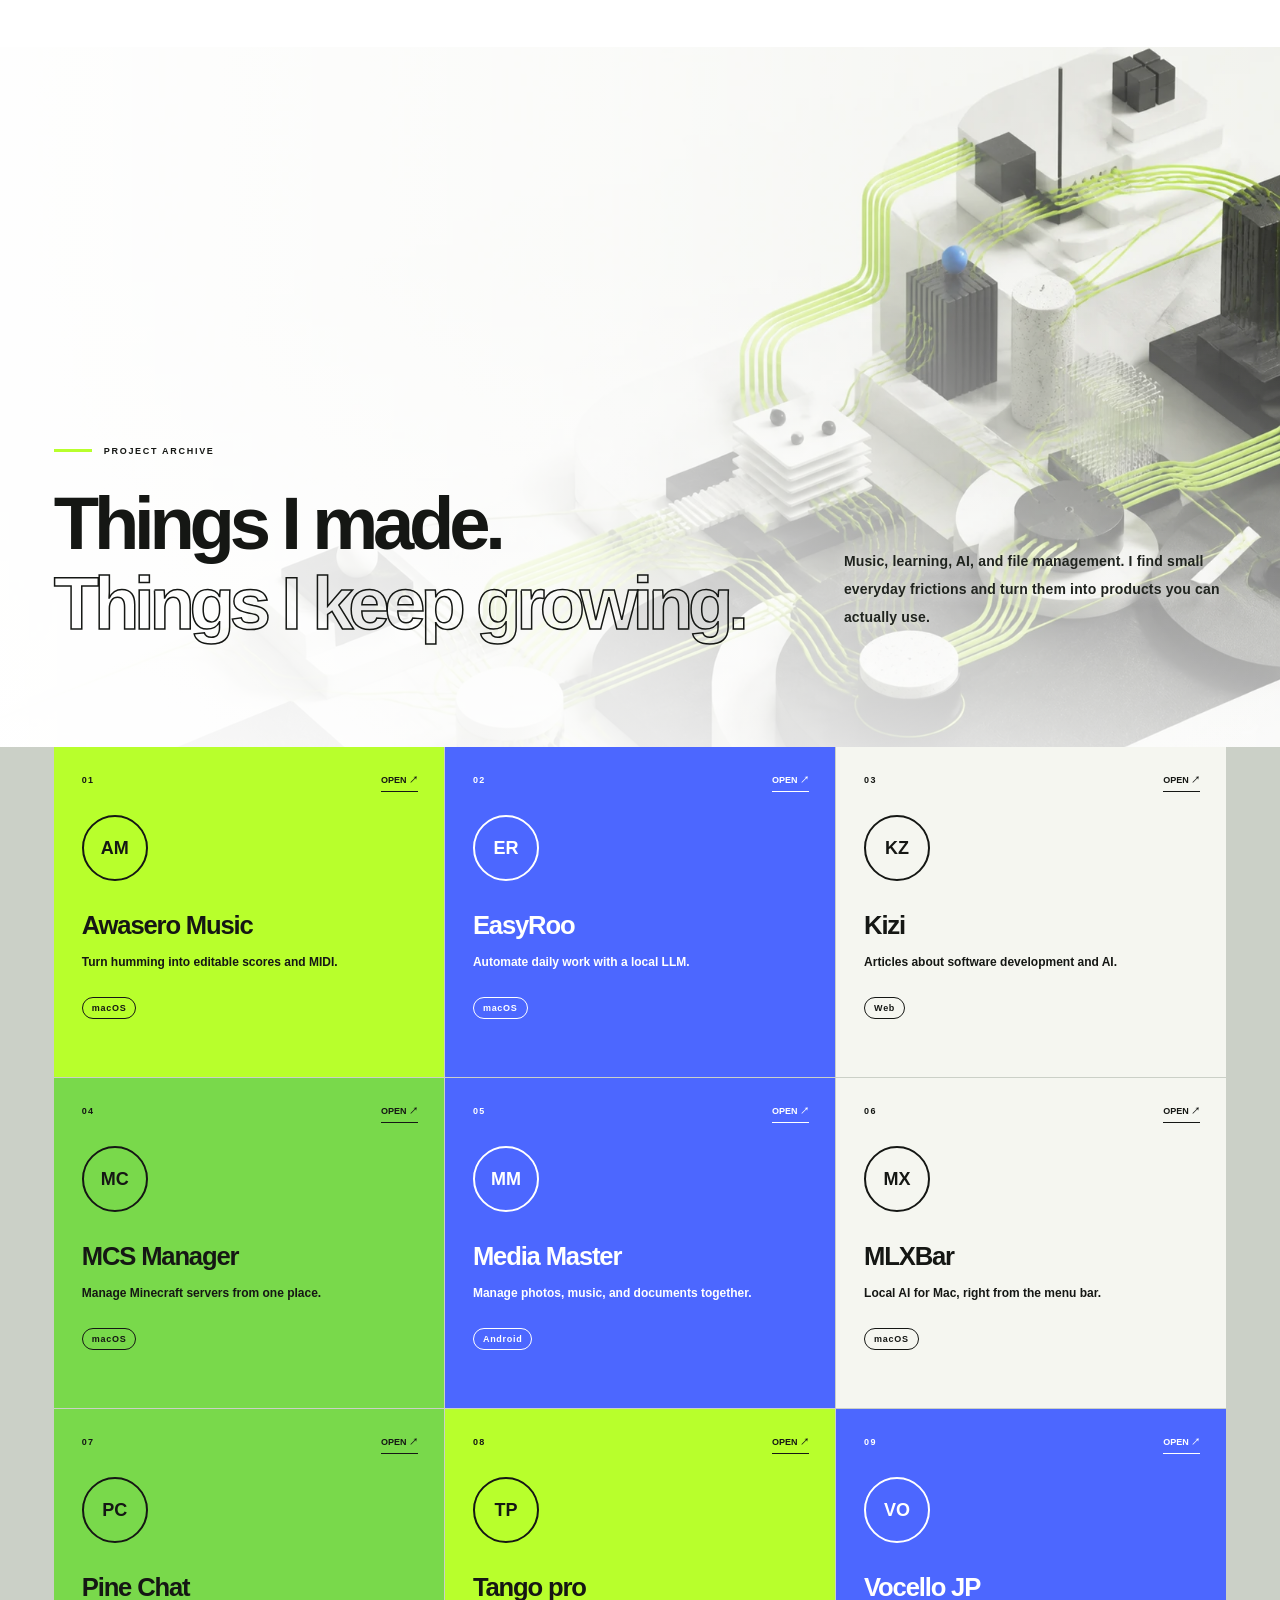
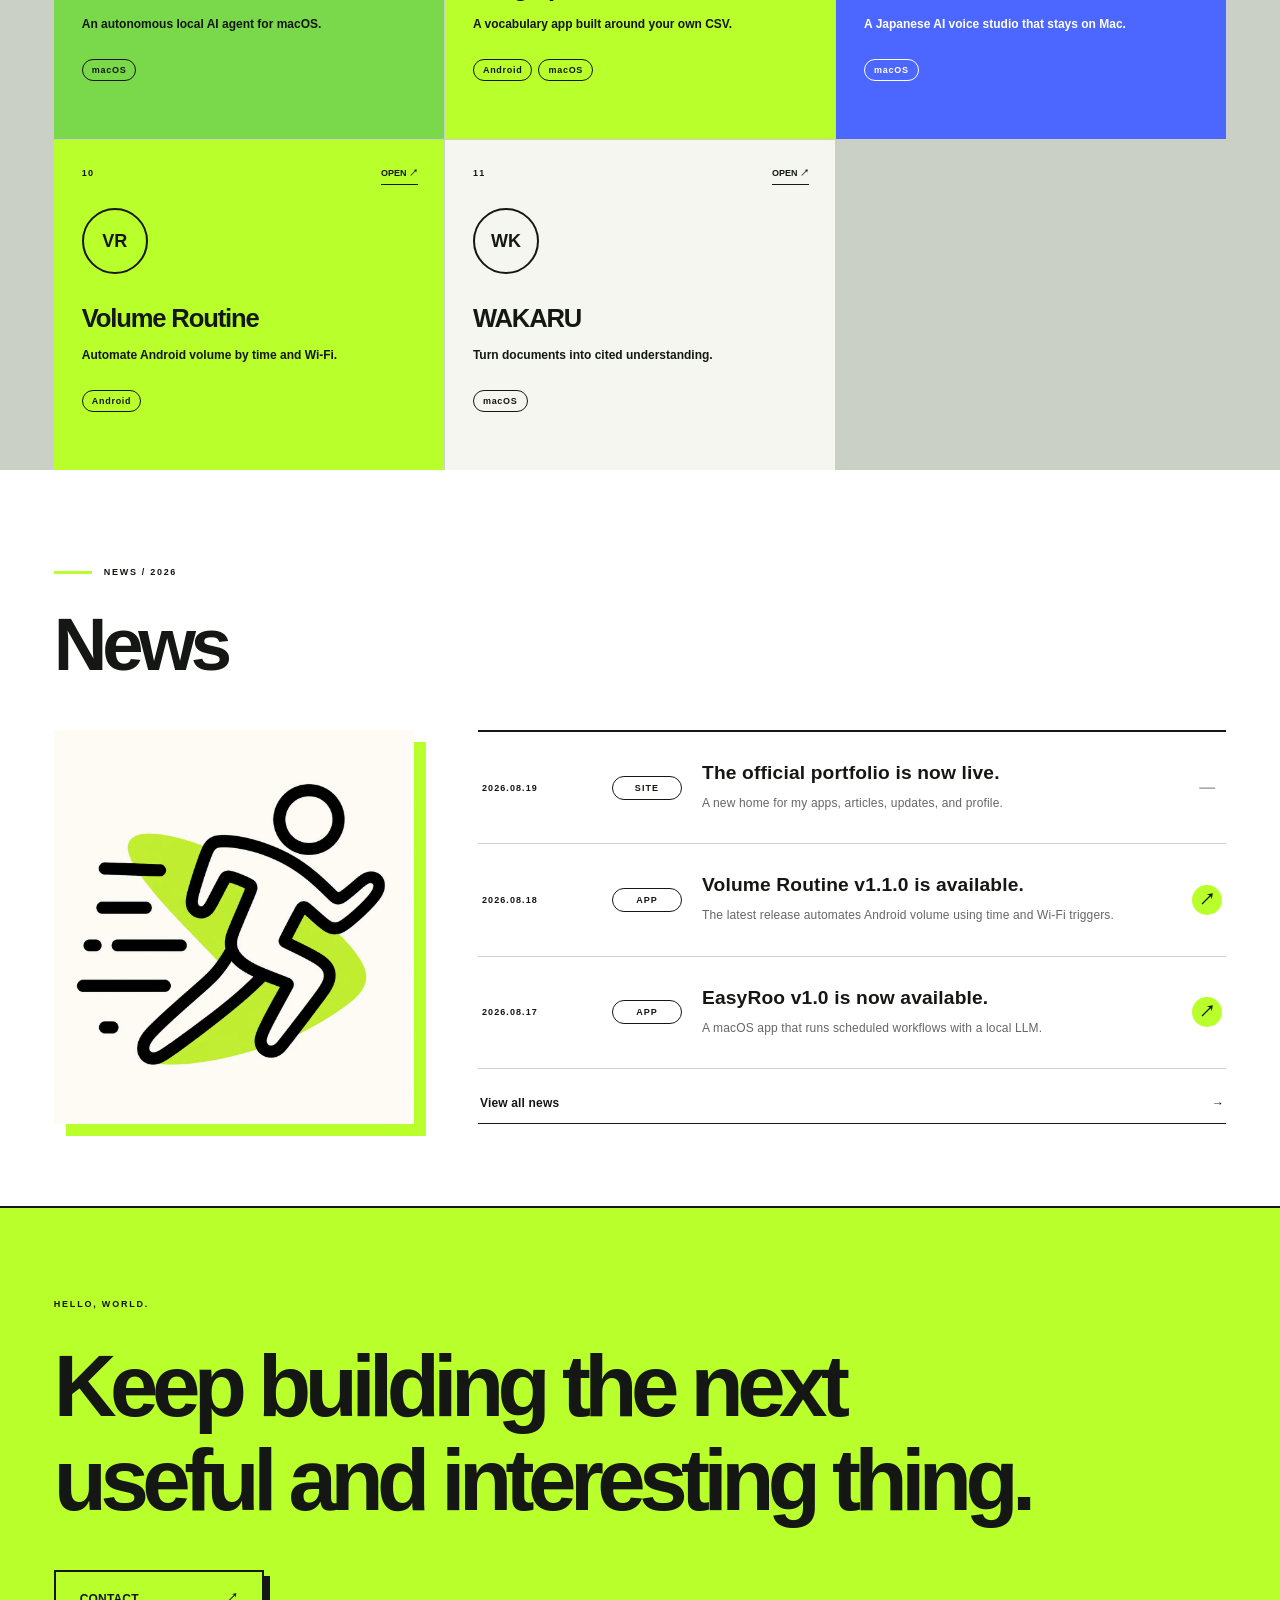
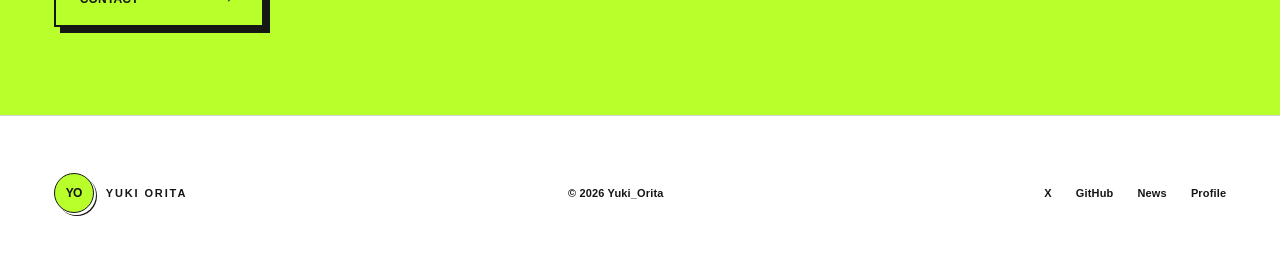
==== commit 5f9f410d: "Refine responsive typography and project hover colors" ====
--- a/website/index.html
+++ b/website/index.html
@@ -15,10 +15,10 @@
   <meta name="twitter:card" content="summary_large_image">
   <meta name="twitter:image" content="https://rizi-jp.pages.dev/assets/og.png">
   <title>Yuki Orita — Official</title>
-  <link rel="stylesheet" href="styles.css?v=20260819d">
-  <script src="i18n.js?v=20260819d" defer></script>
-  <script src="content.js?v=20260819d" defer></script>
-  <script src="app.js?v=20260819d" defer></script>
+  <link rel="stylesheet" href="styles.css?v=20260819e">
+  <script src="i18n.js?v=20260819e" defer></script>
+  <script src="content.js?v=20260819e" defer></script>
+  <script src="app.js?v=20260819e" defer></script>
 </head>
 <body>
   <div class="intro" aria-hidden="true">
@@ -38,7 +38,7 @@
     <section class="hero" aria-labelledby="hero-title">
       <div class="hero-copy reveal">
         <p class="eyebrow"><span></span>INDEPENDENT DEVELOPER · HIROSHIMA</p>
-        <h1 id="hero-title">世界をもっと、<br><em>便利に</em><br>面白く</h1>
+        <h1 id="hero-title"><span class="hero-prefix">世界をもっと、</span><em class="hero-impact">便利に</em><span class="hero-impact">面白く</span></h1>
         <p class="hero-lead">誰もがその便利さ、面白さにふれる機会があるように。<br>そんな世界を目指して、開発をしています。</p>
         <div class="hero-actions">
           <a class="button button-yellow" href="#projects">プロジェクトを見る <span>→</span></a>
--- a/website/styles.css
+++ b/website/styles.css
@@ -158,3 +158,48 @@
 .news-layout>.theme-art{aspect-ratio:4/3;border:2px solid var(--ink);box-shadow:12px 12px 0 var(--yellow)}
 .news-hero-art>.theme-art{aspect-ratio:1}
 @media(prefers-color-scheme:dark){html:not([data-theme="light"]) .news-layout>.theme-art{border-color:#eef3e8}}
+
+/* Responsive typography, project-color hover, and shared image-backed headings */
+.hero h1{line-height:1}
+.hero-prefix,.hero-impact{display:block}
+.hero-prefix{font-size:1em;line-height:calc(1em + clamp(4px,.42vw,8px))}
+.hero-impact{font-size:1.12em;line-height:calc(1em + clamp(4px,.42vw,8px));letter-spacing:-.04em}
+html[lang="ja"] .hero-impact{font-size:1.3em;letter-spacing:-.035em}
+
+.project-card{--card-extension:var(--paper)}
+.project-lime,.project-yellow{--card-extension:var(--yellow)}
+.project-blue{--card-extension:var(--blue)}
+.project-green{--card-extension:var(--green)}
+.project-paper{--card-extension:var(--paper)}
+.project-card:hover{box-shadow:0 16px 0 var(--card-extension)}
+
+.projects h2,.section-title h2,.method-title h2,.archive-head h2,.news-contact h2,.closing h2{
+  line-height:calc(1em + clamp(5px,.5vw,10px));
+}
+.projects-art::after{
+  background:linear-gradient(90deg,rgba(255,255,255,.94),rgba(255,255,255,.68) 48%,rgba(255,255,255,.08)),linear-gradient(0deg,rgba(255,255,255,.76) 0,rgba(255,255,255,.28) 44%,transparent 70%);
+}
+.projects-head>p{position:relative;align-self:end;color:#20241f;text-shadow:0 1px 14px rgba(255,255,255,.9)}
+.news-layout>.theme-art,.news-hero-art>.theme-art,.news-hero-art img{border:0}
+
+@media(min-width:1000px){
+  :root{--pad:clamp(44px,4.2vw,104px)}
+  .brand{font-size:clamp(13px,.82vw,17px)}
+  .site-header nav,.button,.text-link{font-size:clamp(12px,.76vw,16px)}
+  .locale-indicator,.eyebrow{font-size:clamp(9px,.62vw,13px)}
+  .hero-lead,.profile-title>p,.news-hero-copy>p:last-child{font-size:clamp(14px,.9vw,19px)}
+  .hero-meta dt,.jump-card p,.project-count,.project-open,.profile-index,.method-title>p,.archive-head>div>p,.news-contact p,.closing>p{font-size:clamp(9px,.6vw,13px)}
+  .hero-meta dd,.ticker,.site-footer p,.site-footer a,.fact small{font-size:clamp(11px,.7vw,15px)}
+  .jump-card h2{font-size:clamp(30px,2.5vw,54px)}
+  .projects-head>p{font-size:clamp(14px,.9vw,19px);max-width:clamp(500px,34vw,720px)}
+  .project-card{padding:clamp(28px,2vw,44px);min-height:clamp(330px,21vw,440px)}
+  .project-icon{width:clamp(66px,4.5vw,90px);height:clamp(66px,4.5vw,90px);font-size:clamp(18px,1.25vw,26px)}
+  .project-name{font-size:clamp(25px,2vw,43px)}
+  .project-desc,.news-list article p,.method-list p,.profile-statement>div p{font-size:clamp(12px,.8vw,17px)}
+  .platforms i,.news-list time,.news-list>article>span,.news-filters button{font-size:clamp(9px,.6vw,13px)}
+}
+
+@media(prefers-color-scheme:dark){
+  html:not([data-theme="light"]) .project-paper{--card-extension:#171c16}
+  html:not([data-theme="light"]) .projects-head>p{color:#e6ebdf;text-shadow:0 2px 18px rgba(0,0,0,.75)}
+}
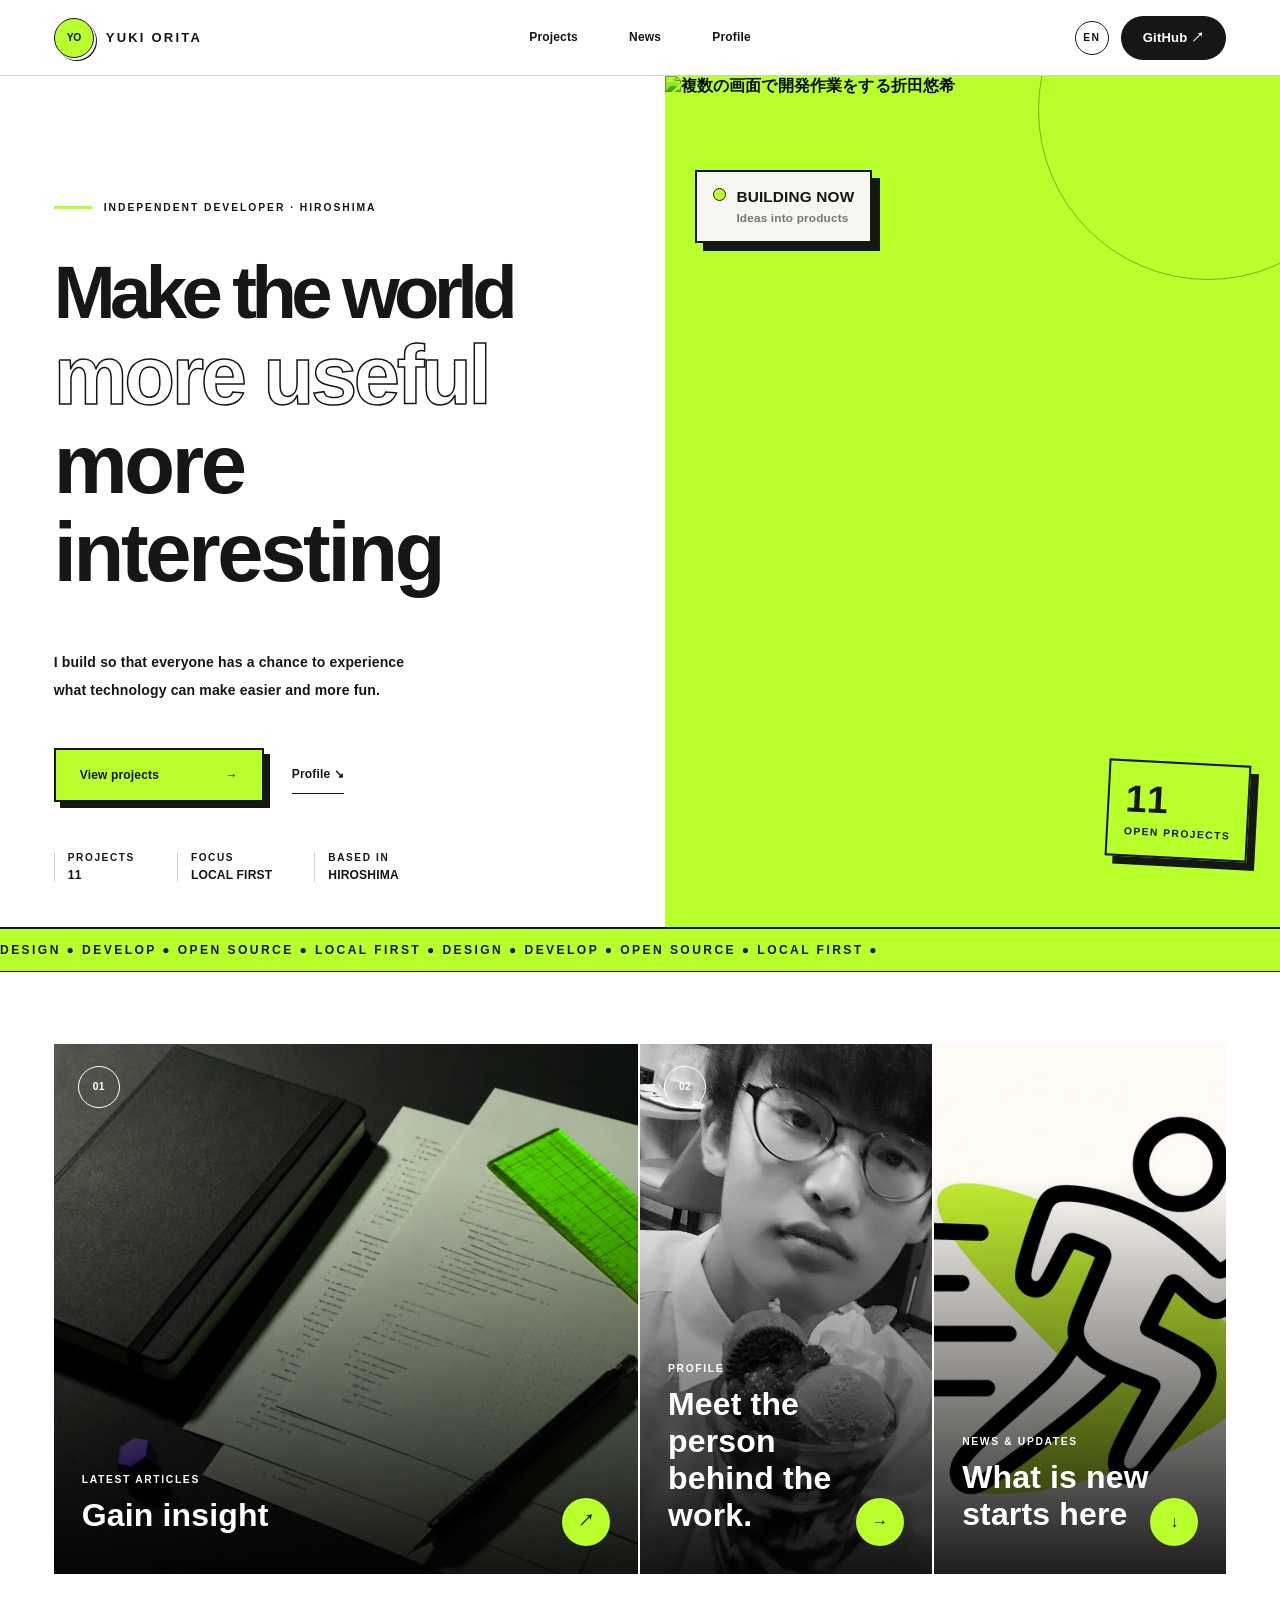
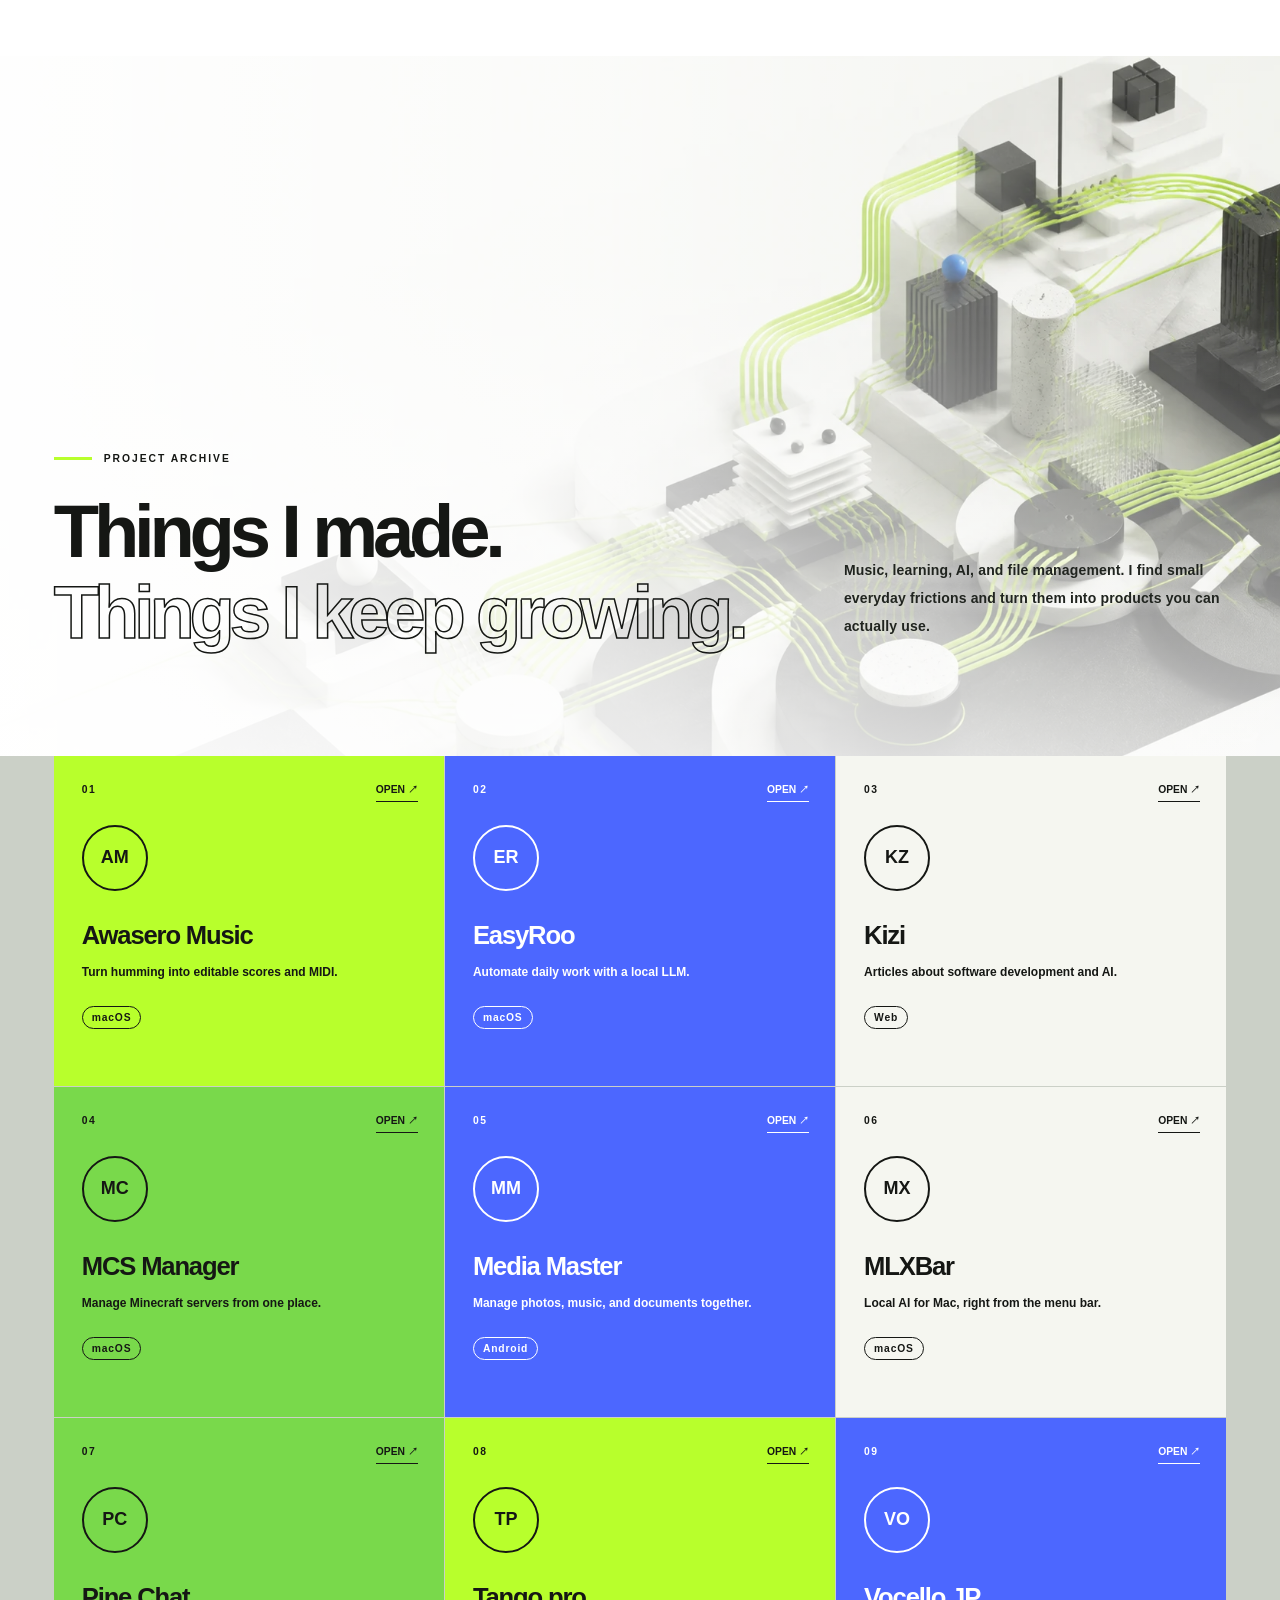
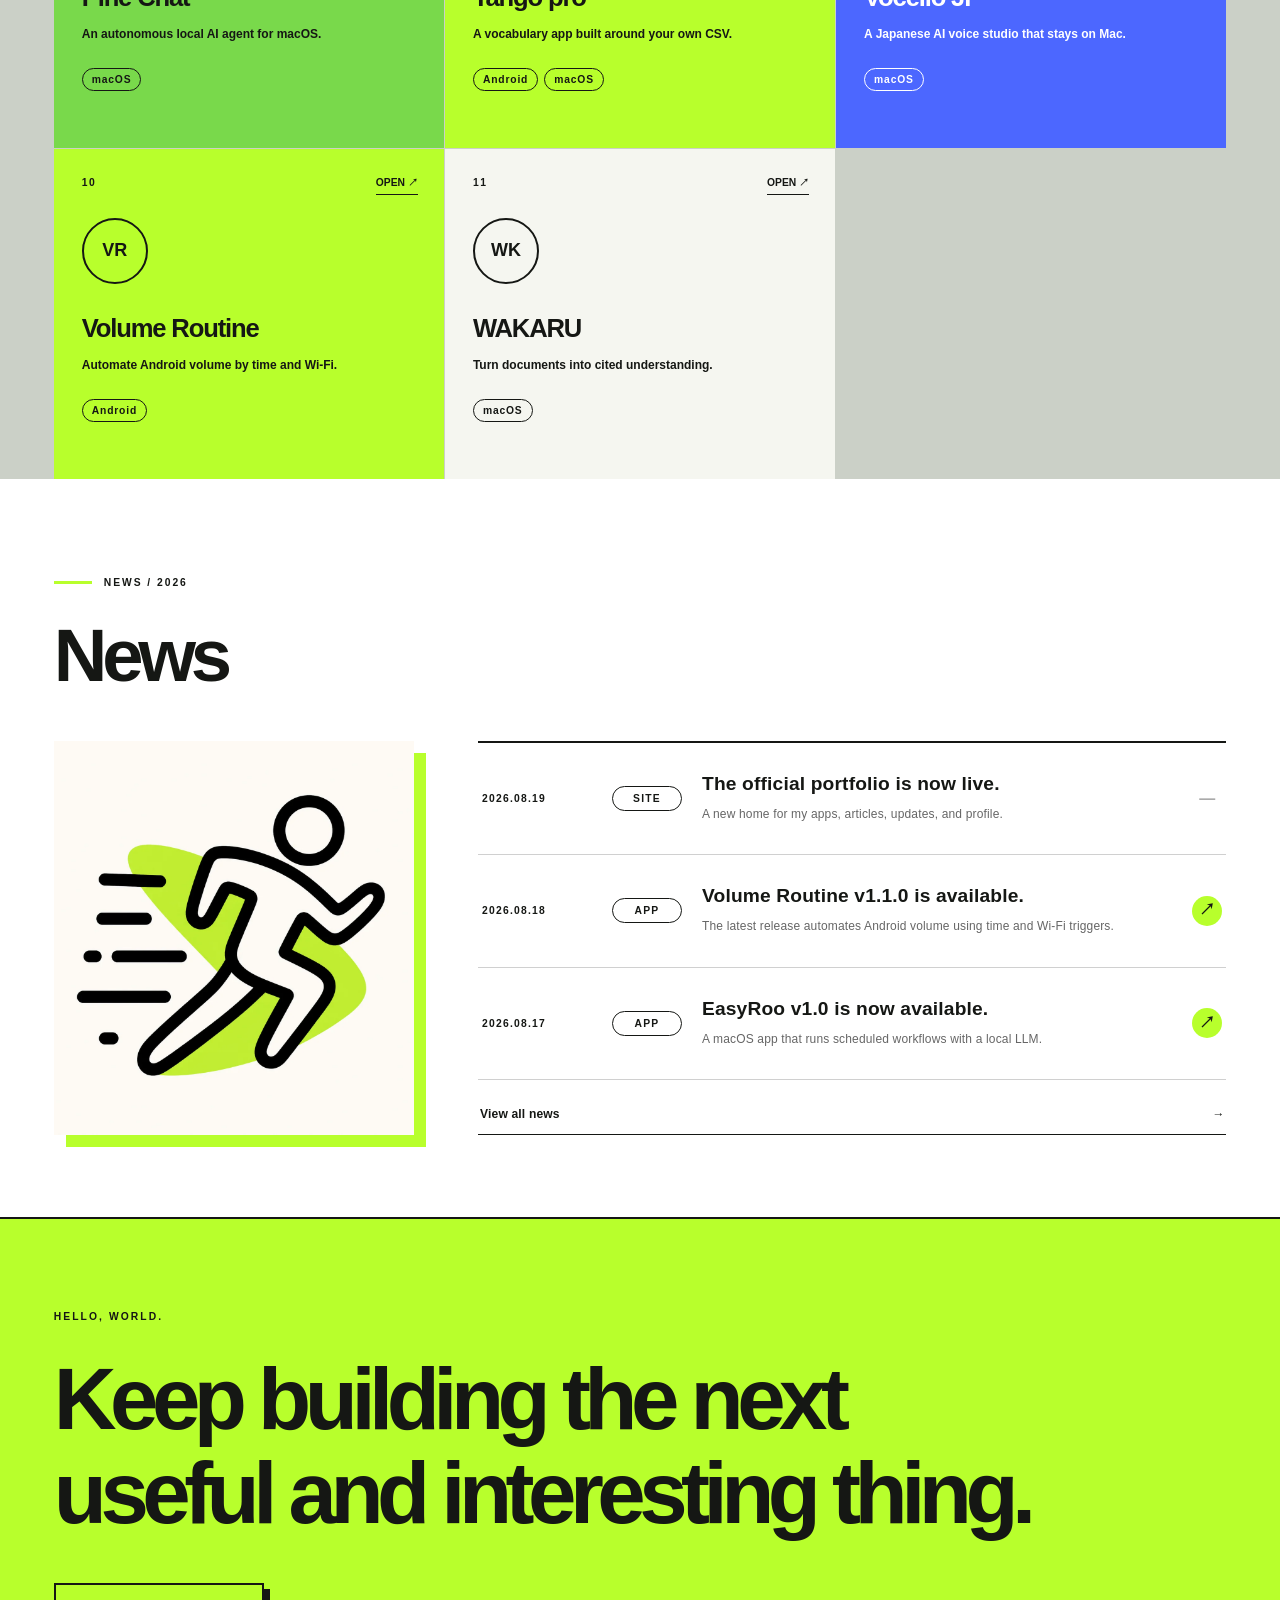
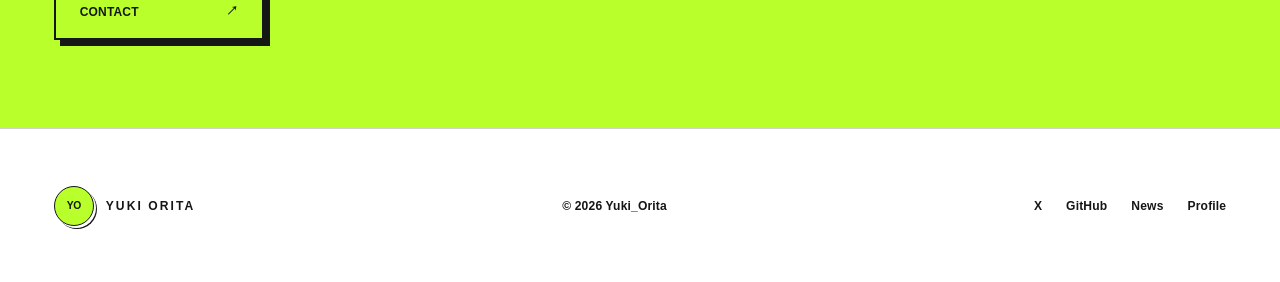
==== commit 16e720db: "Refine theme intro and fluid utility text" ====
--- a/website/index.html
+++ b/website/index.html
@@ -15,10 +15,10 @@
   <meta name="twitter:card" content="summary_large_image">
   <meta name="twitter:image" content="https://rizi-jp.pages.dev/assets/og.png">
   <title>Yuki Orita — Official</title>
-  <link rel="stylesheet" href="styles.css?v=20260819e">
-  <script src="i18n.js?v=20260819e" defer></script>
-  <script src="content.js?v=20260819e" defer></script>
-  <script src="app.js?v=20260819e" defer></script>
+  <link rel="stylesheet" href="styles.css?v=20260819f">
+  <script src="i18n.js?v=20260819f" defer></script>
+  <script src="content.js?v=20260819f" defer></script>
+  <script src="app.js?v=20260819f" defer></script>
 </head>
 <body>
   <div class="intro" aria-hidden="true">
@@ -58,7 +58,7 @@
     <section class="jump-grid section-pad reveal" aria-label="主要ページ">
       <a class="jump-card jump-article" href="https://kizi.pages.dev/" target="_blank" rel="noreferrer">
         <img src="assets/article-editorial.webp" alt="ノートと設計資料のエディトリアル写真">
-        <span class="jump-no">01</span><div><p>LATEST ARTICLES</p><h2>考えたことを、<br>言葉にする。</h2><span class="round-arrow">↗</span></div>
+        <span class="jump-no">01</span><div><p>LATEST ARTICLES</p><h2>知恵を得る</h2><span class="round-arrow">↗</span></div>
       </a>
       <a class="jump-card jump-profile" href="profile.html">
         <img src="自画像.jpg" alt="折田悠希のプロフィール写真">
@@ -89,7 +89,7 @@
 
     <section class="closing section-pad">
       <p>HELLO, WORLD.</p>
-      <h2>次の「便利」と「面白い」を、<br><em>つくり続ける。</em></h2>
+      <h2><span class="closing-line">次の「便利」と「面白い」を、</span><em>つくり続ける。</em></h2>
       <a class="button button-yellow" href="mailto:yukiorita0911.official@gmail.com">CONTACT <span>↗</span></a>
     </section>
   </main>
--- a/website/styles.css
+++ b/website/styles.css
@@ -203,3 +203,48 @@
   html:not([data-theme="light"]) .project-paper{--card-extension:#171c16}
   html:not([data-theme="light"]) .projects-head>p{color:#e6ebdf;text-shadow:0 2px 18px rgba(0,0,0,.75)}
 }
+
+/* Theme-paired intro mark, protected closing line, and fluid utility type */
+.intro{background:#fff}
+.intro-light-brand{display:none}
+.intro-dark-logo-frame{display:block;background:#fff}
+.intro-dark-logo-frame::after{box-shadow:inset 0 0 clamp(34px,7vw,92px) clamp(18px,4vw,54px) #fff}
+.intro-dark-logo-frame .intro-dark-logo{display:block;filter:grayscale(1) invert(1) contrast(180%) brightness(95%)}
+.closing-line{display:block}
+.portrait figcaption{color:var(--ink)!important}
+
+@media(min-width:700px){
+  html[lang="ja"] .closing h2{font-size:clamp(44px,5.8vw,104px);max-width:none}
+  html[lang="ja"] .closing-line{white-space:nowrap}
+}
+
+@media(min-width:1000px){
+  .pill{font-size:clamp(12px,calc(9px + .32vw),16px)}
+  .brand-mark,.float-two span,.jump-no,.project-count,.project-open,.platforms i,
+  .news-list time,.news-list>article>span,.profile-index,.profile-statement>p,
+  .fact span,.social-strip span,.method-title>p,.archive-head>div>p,
+  .method-list li>span,.news-hero-art span,.news-filters button,.project-dialog>p,
+  #dialog-content>p:not(.dialog-desc),.locale-indicator,.eyebrow,.jump-card p,.closing>p{
+    font-size:clamp(9px,calc(7px + .26vw),13px);
+  }
+  .hero-meta dd,.ticker,.portrait figcaption,.fact small,.news-more,
+  .site-footer p,.site-footer a{font-size:clamp(11px,calc(8px + .32vw),15px)}
+  .hero-meta dt{font-size:clamp(9px,calc(7px + .24vw),12px)}
+  .float-two b{font-size:clamp(38px,2.6vw,54px)}
+  .floating-card strong{font-size:clamp(14px,calc(10px + .42vw),18px)}
+  .floating-card small{font-size:clamp(11px,calc(8px + .3vw),14px)}
+  .round-arrow,.news-list article>a{font-size:clamp(16px,1.05vw,22px)}
+  .method-list h3{font-size:clamp(25px,1.65vw,34px)}
+  .dialog-icon{font-size:clamp(22px,1.4vw,28px)}
+  .dialog-close{font-size:clamp(30px,1.9vw,38px)}
+  .project-dialog .dialog-desc{font-size:clamp(16px,1vw,20px)}
+  .news-hero-art>div b{font-size:clamp(14px,.9vw,18px)}
+  .news-empty{font-size:clamp(14px,.9vw,18px)}
+}
+
+@media(prefers-color-scheme:dark){
+  html:not([data-theme="light"]) .intro{background:#000}
+  html:not([data-theme="light"]) .intro-dark-logo-frame{background:#000}
+  html:not([data-theme="light"]) .intro-dark-logo-frame::after{box-shadow:inset 0 0 clamp(34px,7vw,92px) clamp(18px,4vw,54px) #000}
+  html:not([data-theme="light"]) .intro-dark-logo-frame .intro-dark-logo{filter:grayscale(1) contrast(180%) brightness(110%)}
+}
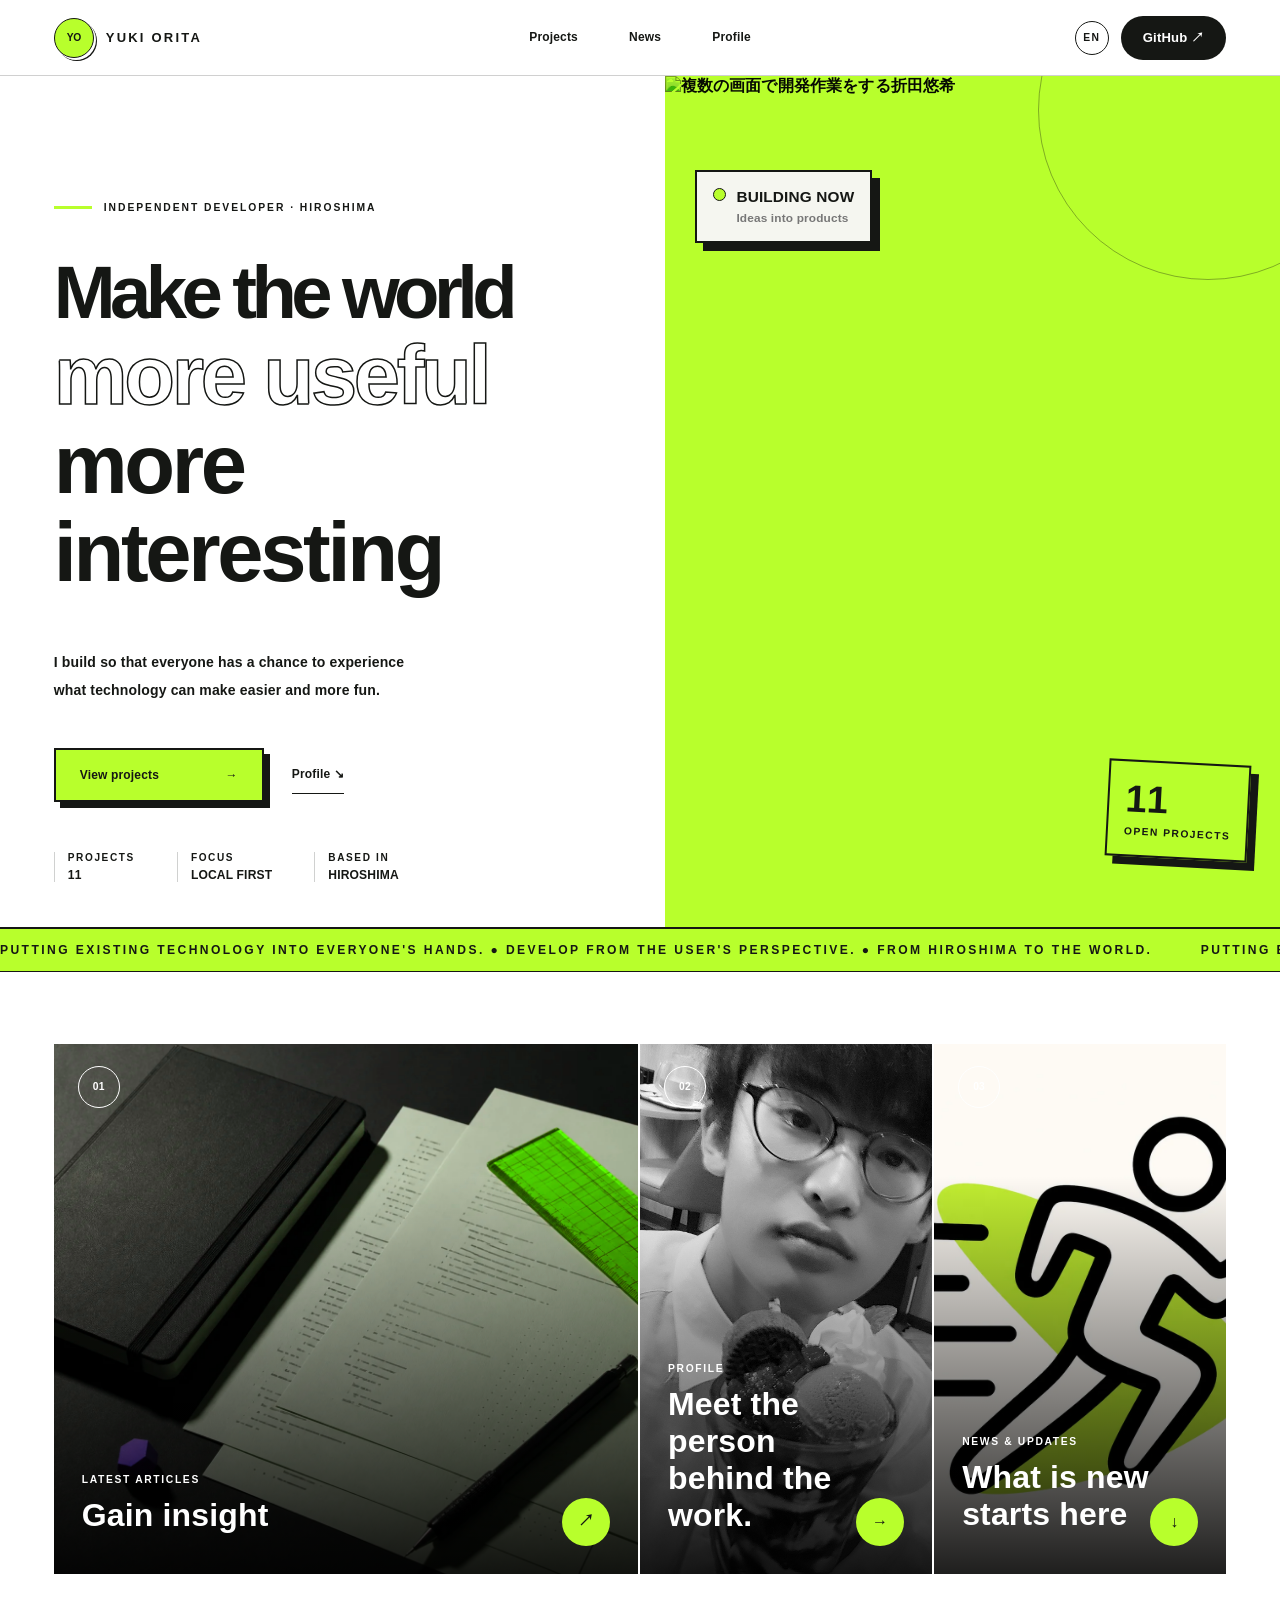
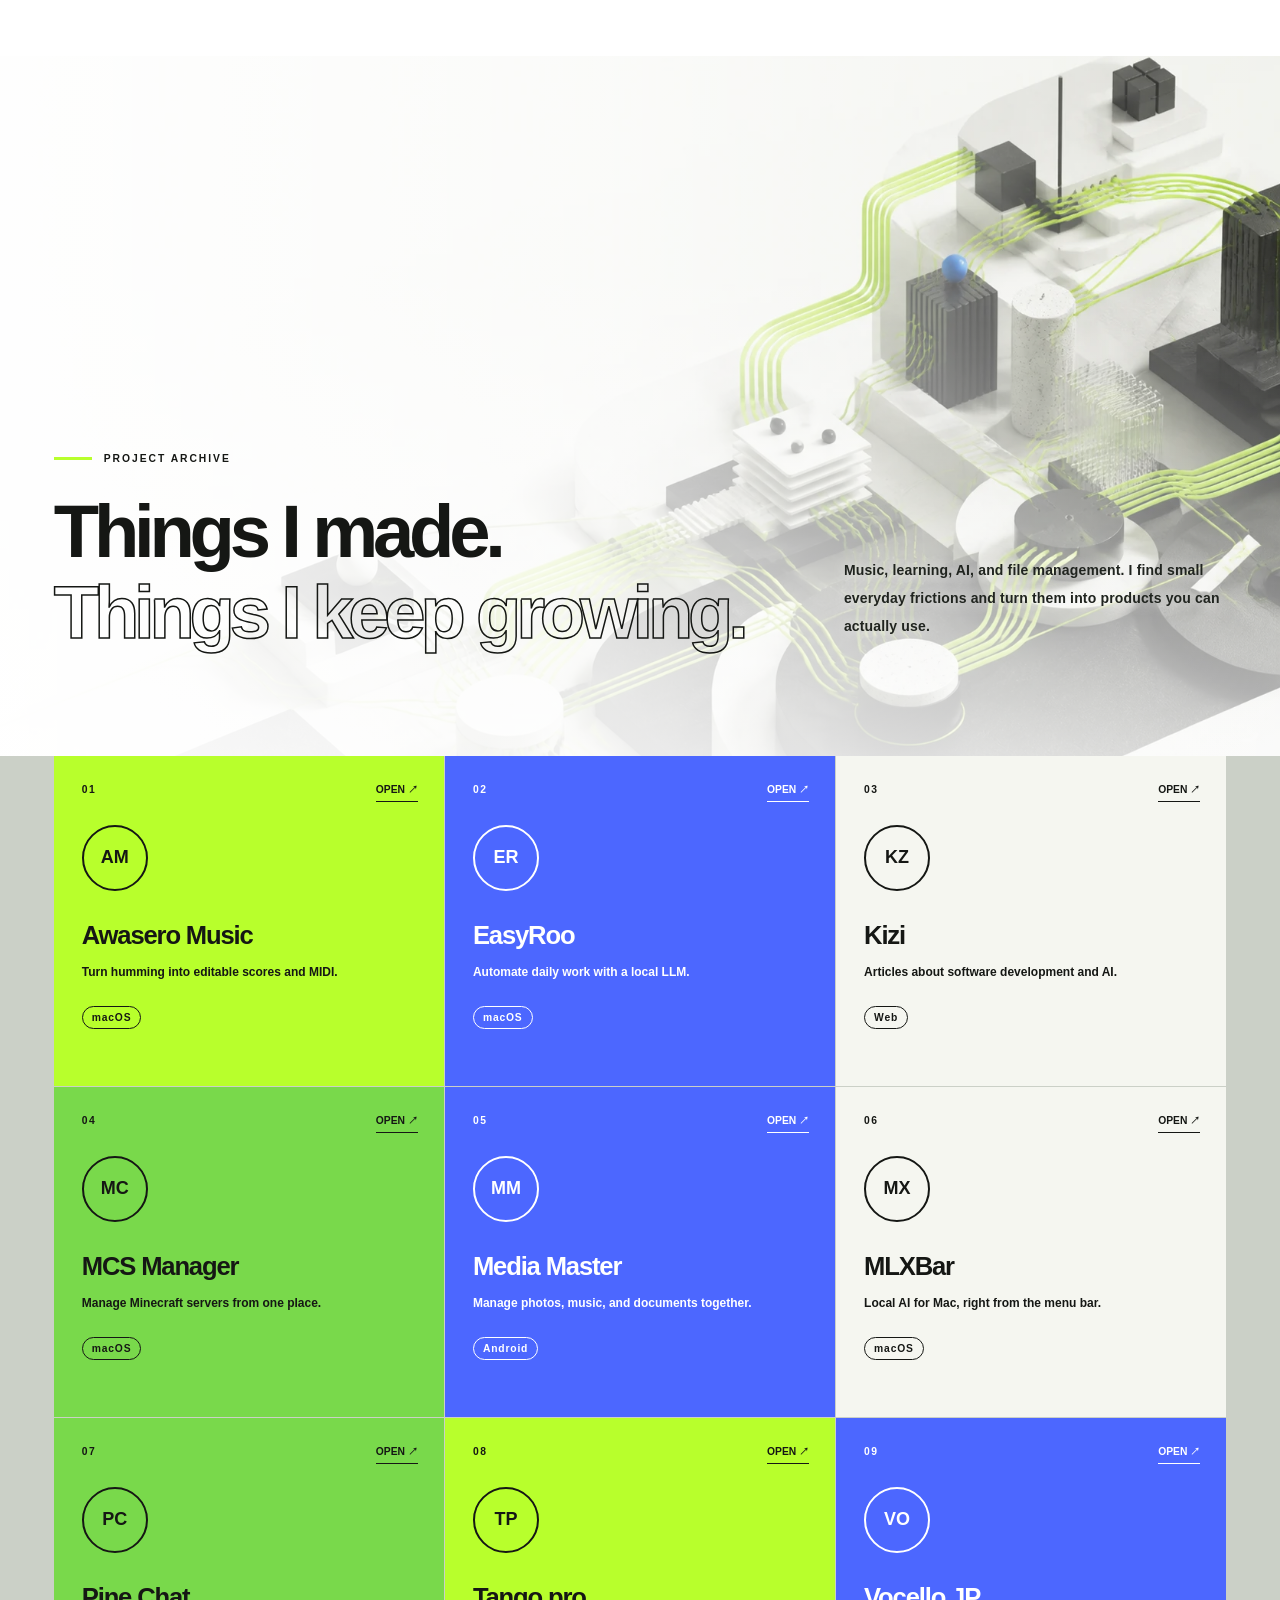
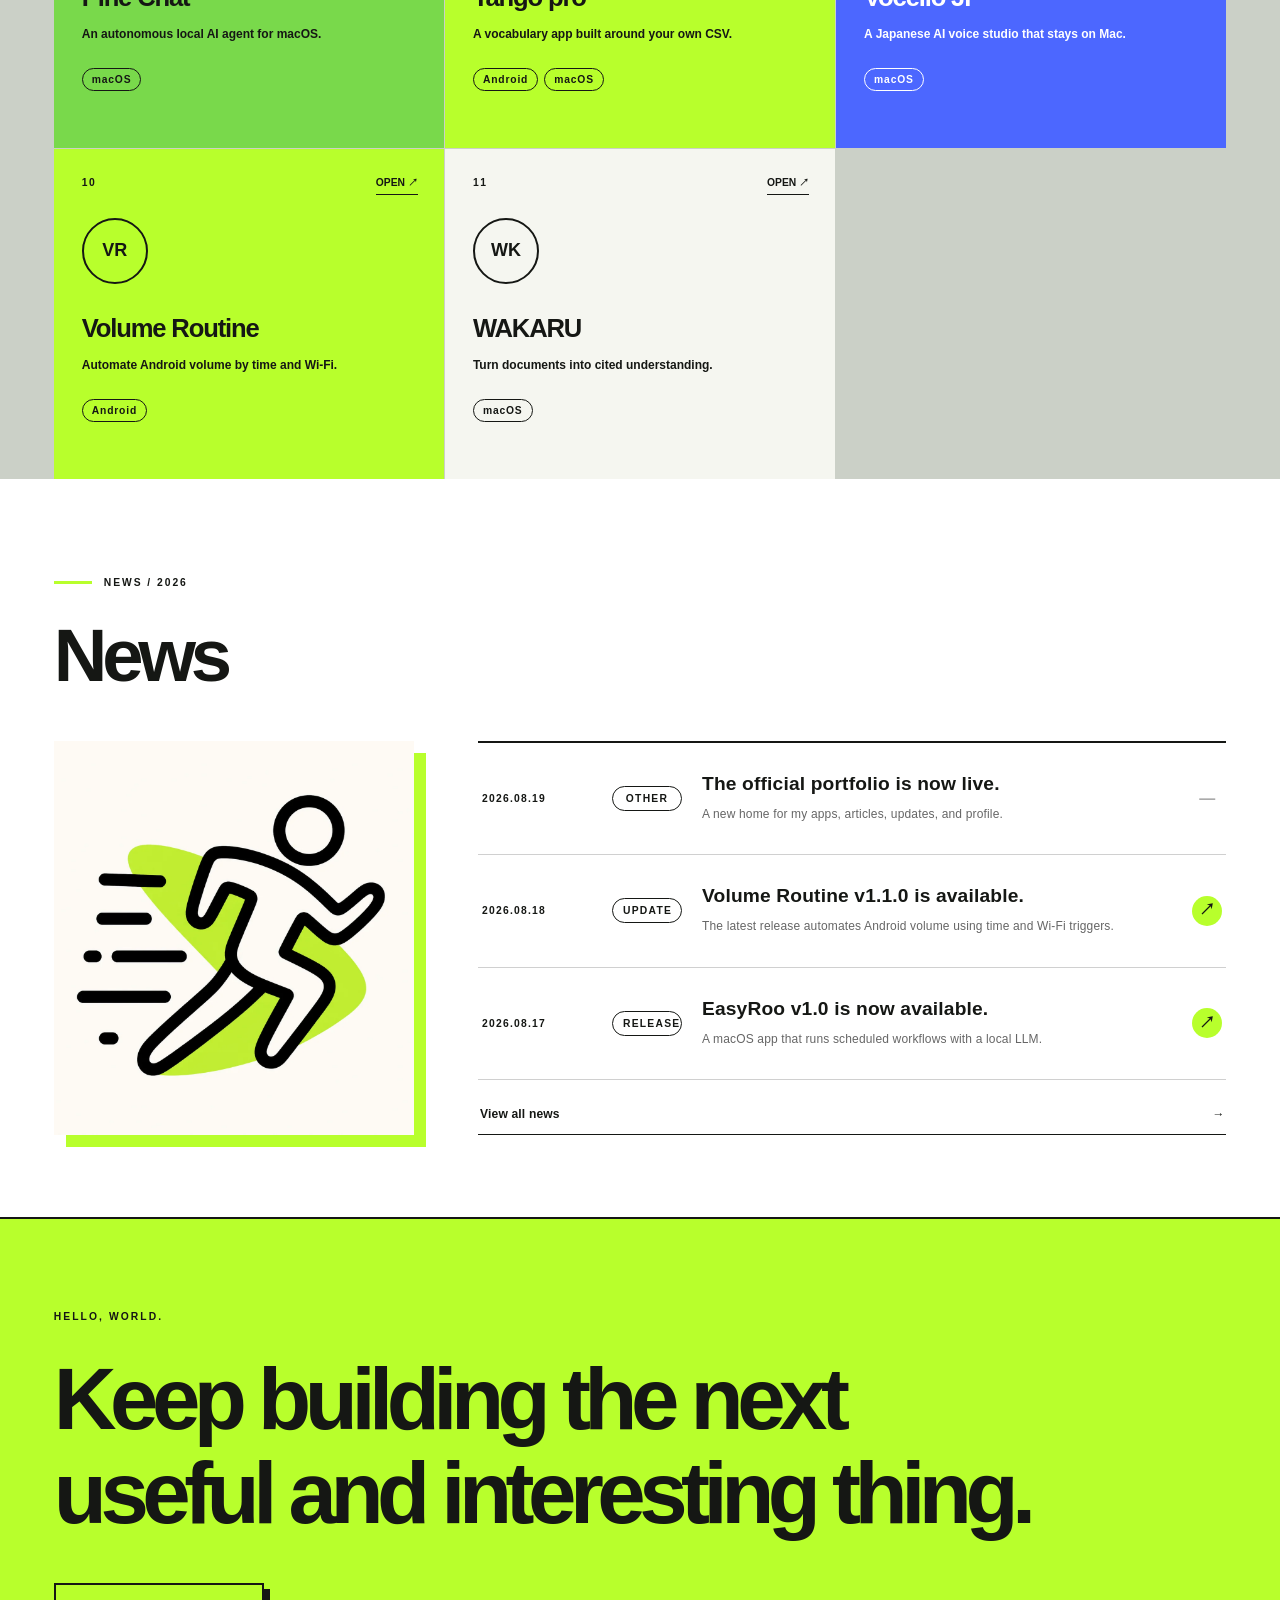
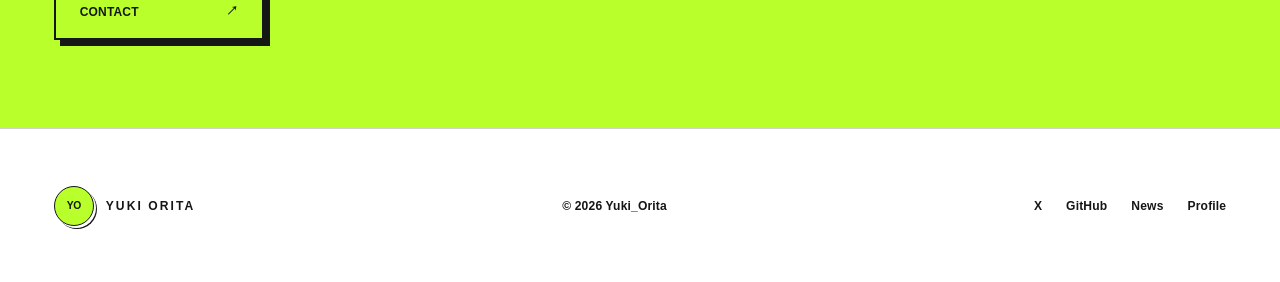
==== commit f36a480e: "Reclassify news and update ticker message" ====
--- a/website/index.html
+++ b/website/index.html
@@ -15,10 +15,10 @@
   <meta name="twitter:card" content="summary_large_image">
   <meta name="twitter:image" content="https://rizi-jp.pages.dev/assets/og.png">
   <title>Yuki Orita — Official</title>
-  <link rel="stylesheet" href="styles.css?v=20260819f">
-  <script src="i18n.js?v=20260819f" defer></script>
-  <script src="content.js?v=20260819f" defer></script>
-  <script src="app.js?v=20260819f" defer></script>
+  <link rel="stylesheet" href="styles.css?v=20260819g">
+  <script src="i18n.js?v=20260819g" defer></script>
+  <script src="content.js?v=20260819g" defer></script>
+  <script src="app.js?v=20260819g" defer></script>
 </head>
 <body>
   <div class="intro" aria-hidden="true">
@@ -53,7 +53,7 @@
       </div>
     </section>
 
-    <div class="ticker" aria-hidden="true"><div>DESIGN ● DEVELOP ● OPEN SOURCE ● LOCAL FIRST ● DESIGN ● DEVELOP ● OPEN SOURCE ● LOCAL FIRST ●</div></div>
+    <div class="ticker" aria-hidden="true"><div><span>PUTTING EXISTING TECHNOLOGY INTO EVERYONE'S HANDS. ● DEVELOP FROM THE USER'S PERSPECTIVE. ● FROM HIROSHIMA TO THE WORLD.</span><span>PUTTING EXISTING TECHNOLOGY INTO EVERYONE'S HANDS. ● DEVELOP FROM THE USER'S PERSPECTIVE. ● FROM HIROSHIMA TO THE WORLD.</span></div></div>
 
     <section class="jump-grid section-pad reveal" aria-label="主要ページ">
       <a class="jump-card jump-article" href="https://kizi.pages.dev/" target="_blank" rel="noreferrer">
--- a/website/styles.css
+++ b/website/styles.css
@@ -248,3 +248,6 @@
   html:not([data-theme="light"]) .intro-dark-logo-frame::after{box-shadow:inset 0 0 clamp(34px,7vw,92px) clamp(18px,4vw,54px) #000}
   html:not([data-theme="light"]) .intro-dark-logo-frame .intro-dark-logo{filter:grayscale(1) contrast(180%) brightness(110%)}
 }
+
+.ticker div{display:flex;width:max-content}
+.ticker span{display:block;padding-right:4em}
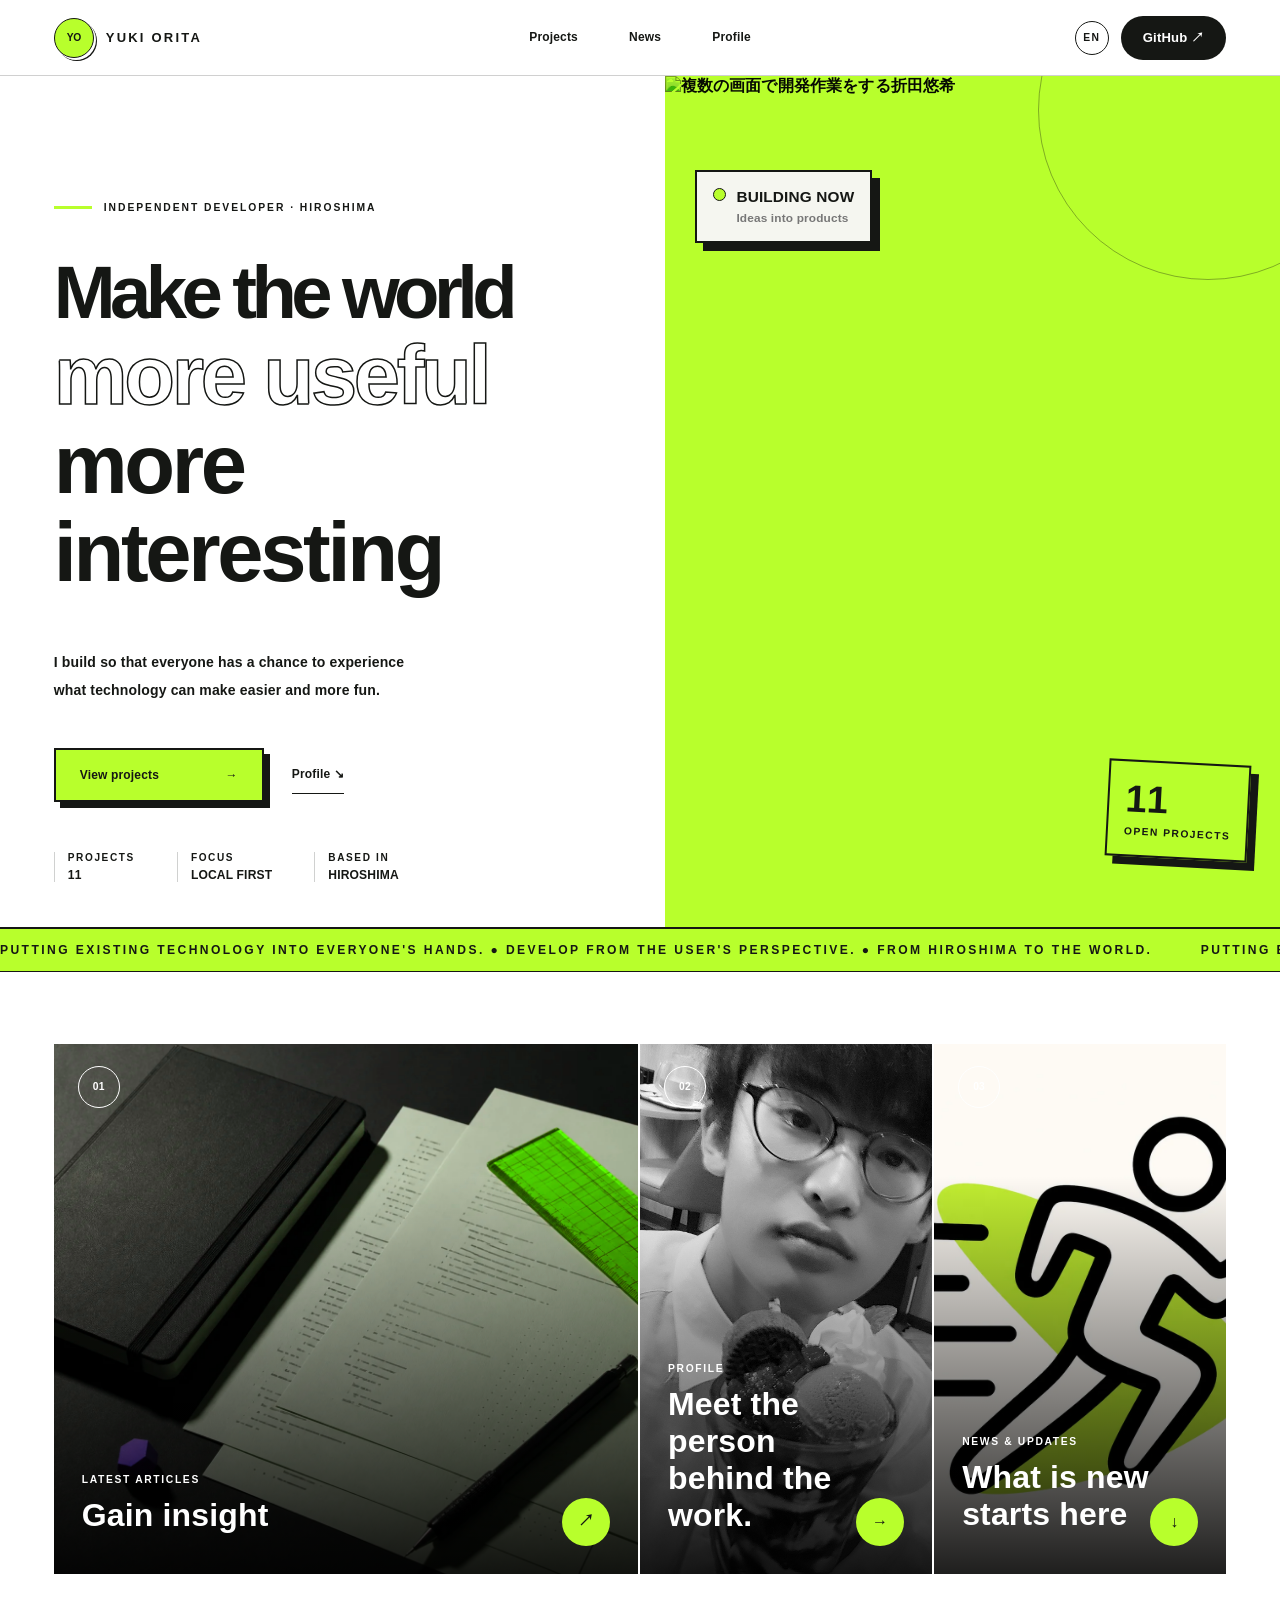
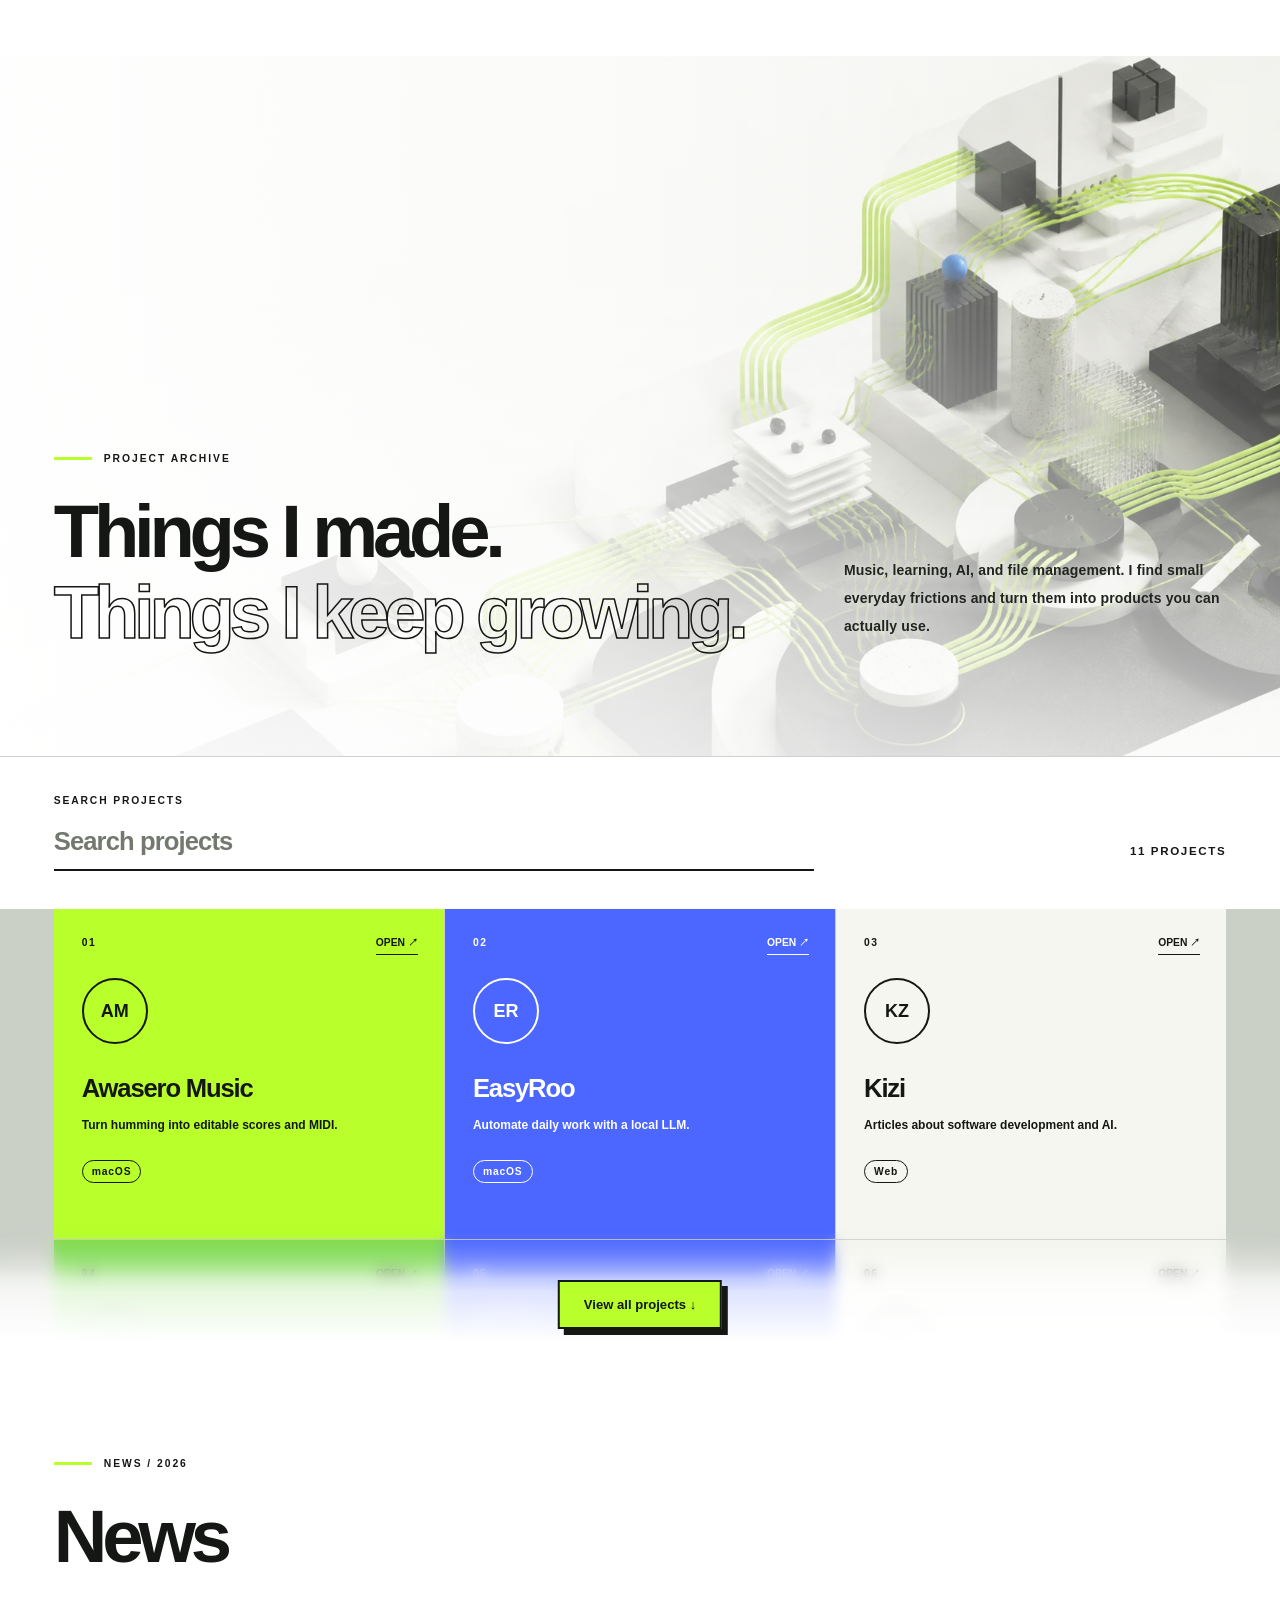
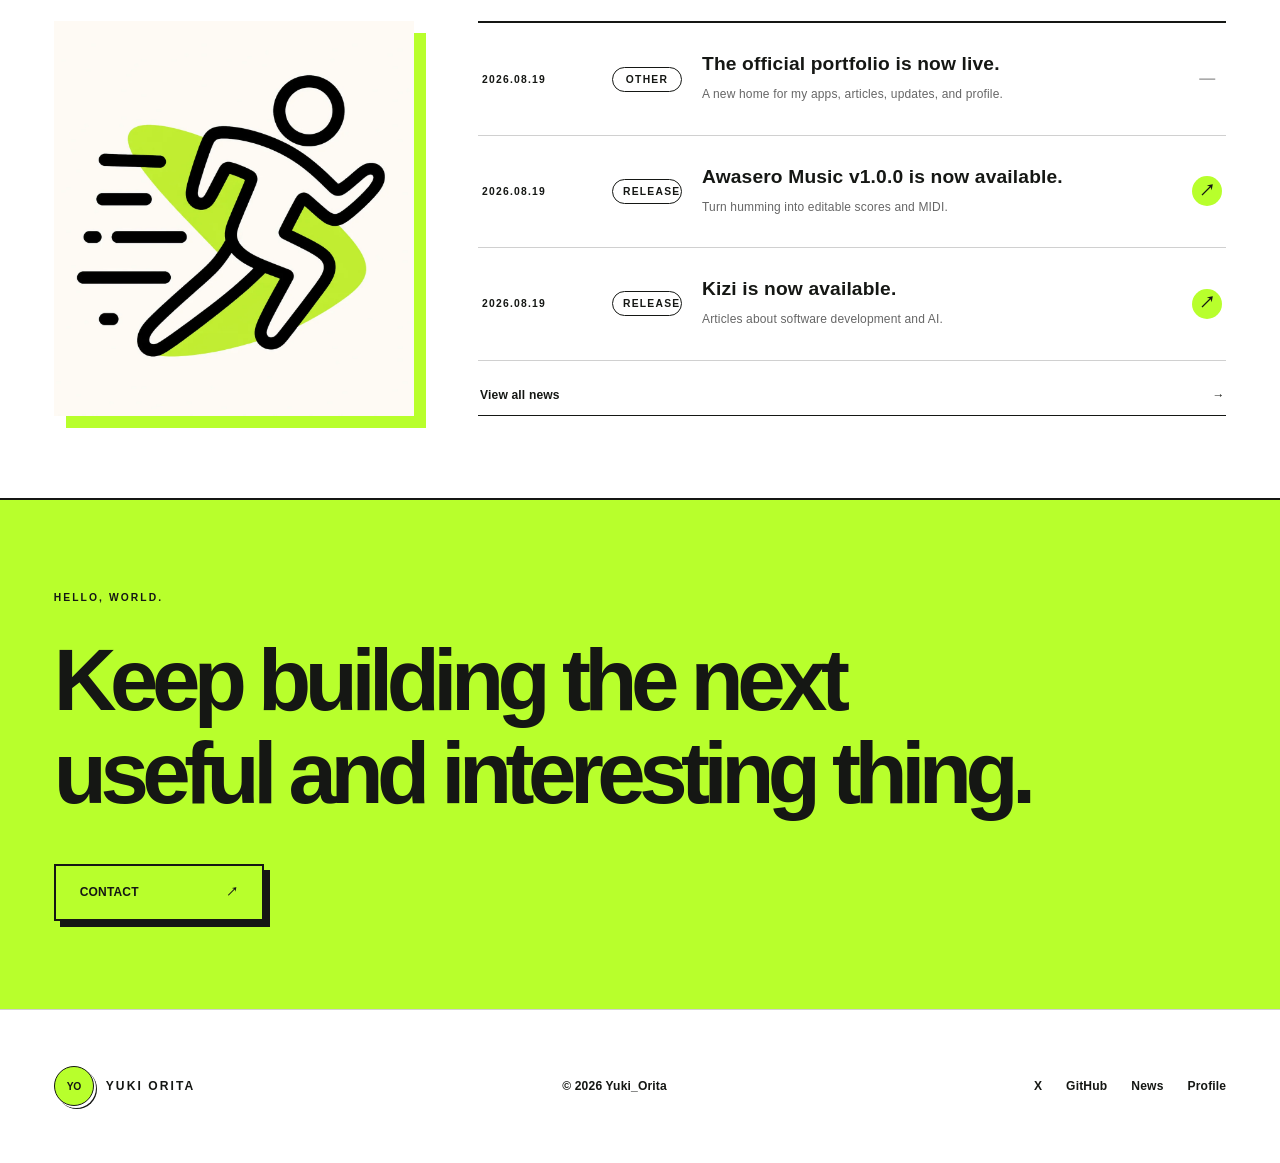
==== commit 93441ae3: "Link project releases and add archive controls" ====
--- a/website/index.html
+++ b/website/index.html
@@ -15,10 +15,10 @@
   <meta name="twitter:card" content="summary_large_image">
   <meta name="twitter:image" content="https://rizi-jp.pages.dev/assets/og.png">
   <title>Yuki Orita — Official</title>
-  <link rel="stylesheet" href="styles.css?v=20260819g">
-  <script src="i18n.js?v=20260819g" defer></script>
-  <script src="content.js?v=20260819g" defer></script>
-  <script src="app.js?v=20260819g" defer></script>
+  <link rel="stylesheet" href="styles.css?v=20260819h">
+  <script src="i18n.js?v=20260819h" defer></script>
+  <script src="content.js?v=20260819h" defer></script>
+  <script src="app.js?v=20260819h" defer></script>
 </head>
 <body>
   <div class="intro" aria-hidden="true">
@@ -76,7 +76,15 @@
         <div><p class="eyebrow eyebrow-light"><span></span>PROJECT ARCHIVE</p><h2>つくったもの、<br><em>育てているもの。</em></h2></div>
         <p>音楽、学習、AI、ファイル管理。日常の小さな不便を見つけ、使える形までつくります。カードを選ぶと詳細が開きます。</p>
       </div>
-      <div class="project-grid section-pad" id="project-grid" aria-live="polite"></div>
+      <div class="project-search section-pad">
+        <label for="project-search-input"><span>SEARCH PROJECTS</span><input id="project-search-input" type="search" autocomplete="off" placeholder="プロジェクトを検索"></label>
+        <output id="project-search-count" for="project-search-input" aria-live="polite"></output>
+      </div>
+      <div class="project-grid-shell" id="project-grid-shell">
+        <div class="project-grid section-pad" id="project-grid" aria-live="polite"></div>
+        <div class="project-fold-shade" aria-hidden="true"></div>
+        <button class="project-fold-toggle" id="project-fold-toggle" type="button" aria-controls="project-grid" aria-expanded="false" hidden></button>
+      </div>
     </section>
 
     <section class="news section-pad" id="news">
--- a/website/styles.css
+++ b/website/styles.css
@@ -251,3 +251,37 @@
 
 .ticker div{display:flex;width:max-content}
 .ticker span{display:block;padding-right:4em}
+
+/* Searchable PROJECT archive with a responsive one-row fold */
+.project-search{position:relative;z-index:2;background:#fff;display:grid;grid-template-columns:minmax(0,1fr) auto;gap:clamp(20px,4vw,64px);align-items:end;padding-top:clamp(26px,3vw,46px);padding-bottom:clamp(24px,3vw,42px);border-top:1px solid var(--line)}
+.project-search label{display:grid;gap:10px;max-width:760px}
+.project-search label>span{font-size:clamp(9px,calc(7px + .26vw),13px);font-weight:900;letter-spacing:.18em}
+.project-search input{width:100%;border:0;border-bottom:2px solid var(--ink);border-radius:0;background:transparent;color:var(--ink);padding:10px 44px 12px 0;font-family:inherit;font-size:clamp(20px,2vw,34px);font-weight:900;line-height:1.2;letter-spacing:-.035em;outline:0}
+.project-search input:focus{border-color:var(--blue)}
+.project-search input::placeholder{color:#73796f;opacity:1}
+.project-search output{font-size:clamp(10px,calc(8px + .28vw),14px);letter-spacing:.14em;padding-bottom:14px;white-space:nowrap}
+.project-grid-shell{position:relative;z-index:2;background:#fff}
+.project-grid{overflow:hidden;transition:max-height .52s cubic-bezier(.16,1,.3,1)}
+.project-fold-shade{display:none;position:absolute;z-index:3;left:0;right:0;bottom:0;height:130px;pointer-events:none;background:linear-gradient(180deg,rgba(255,255,255,0),rgba(255,255,255,.82) 48%,#fff 86%);-webkit-backdrop-filter:blur(7px);backdrop-filter:blur(7px);-webkit-mask-image:linear-gradient(transparent,#000 38%);mask-image:linear-gradient(transparent,#000 38%)}
+.project-grid-shell.is-collapsed .project-fold-shade{display:block}
+.project-fold-toggle{position:relative;z-index:4;margin:28px auto 0;border:2px solid var(--ink);background:var(--yellow);color:var(--ink);box-shadow:6px 6px 0 var(--ink);padding:15px 24px;font-weight:900;font-size:clamp(12px,calc(9px + .32vw),16px);cursor:pointer}
+.project-grid-shell.is-collapsed .project-fold-toggle{position:absolute;left:50%;bottom:30px;transform:translateX(-50%);margin:0;white-space:nowrap}
+.project-grid-shell.has-overflow:not(.is-collapsed){padding-bottom:40px}
+.project-fold-toggle:hover{transform:translate(-2px,-2px);box-shadow:9px 9px 0 var(--ink)}
+.project-grid-shell.is-collapsed .project-fold-toggle:hover{transform:translate(calc(-50% - 2px),-2px)}
+.project-fold-toggle:focus-visible,.project-search input:focus-visible{outline:3px solid var(--blue);outline-offset:4px}
+.project-empty{grid-column:1/-1;margin:0;padding:clamp(60px,8vw,120px) 0;text-align:center;font-size:clamp(15px,1.2vw,22px)}
+
+@media(max-width:600px){
+  .project-search{grid-template-columns:1fr;gap:10px}.project-search output{padding-bottom:0}
+  .project-grid-shell.is-collapsed .project-fold-toggle{bottom:24px;max-width:calc(100% - 36px)}
+  .project-fold-shade{height:130px}
+}
+
+@media(prefers-color-scheme:dark){
+  html:not([data-theme="light"]) .project-search,html:not([data-theme="light"]) .project-grid-shell{background:#080a08;color:#eef3e8}
+  html:not([data-theme="light"]) .project-search{border-color:rgba(238,243,232,.18)}
+  html:not([data-theme="light"]) .project-search input{color:#eef3e8;border-color:#eef3e8}
+  html:not([data-theme="light"]) .project-search input::placeholder{color:#9ea797}
+  html:not([data-theme="light"]) .project-grid-shell.is-collapsed .project-fold-shade{background:linear-gradient(180deg,rgba(8,10,8,0),rgba(8,10,8,.82) 48%,#080a08 86%)}
+}
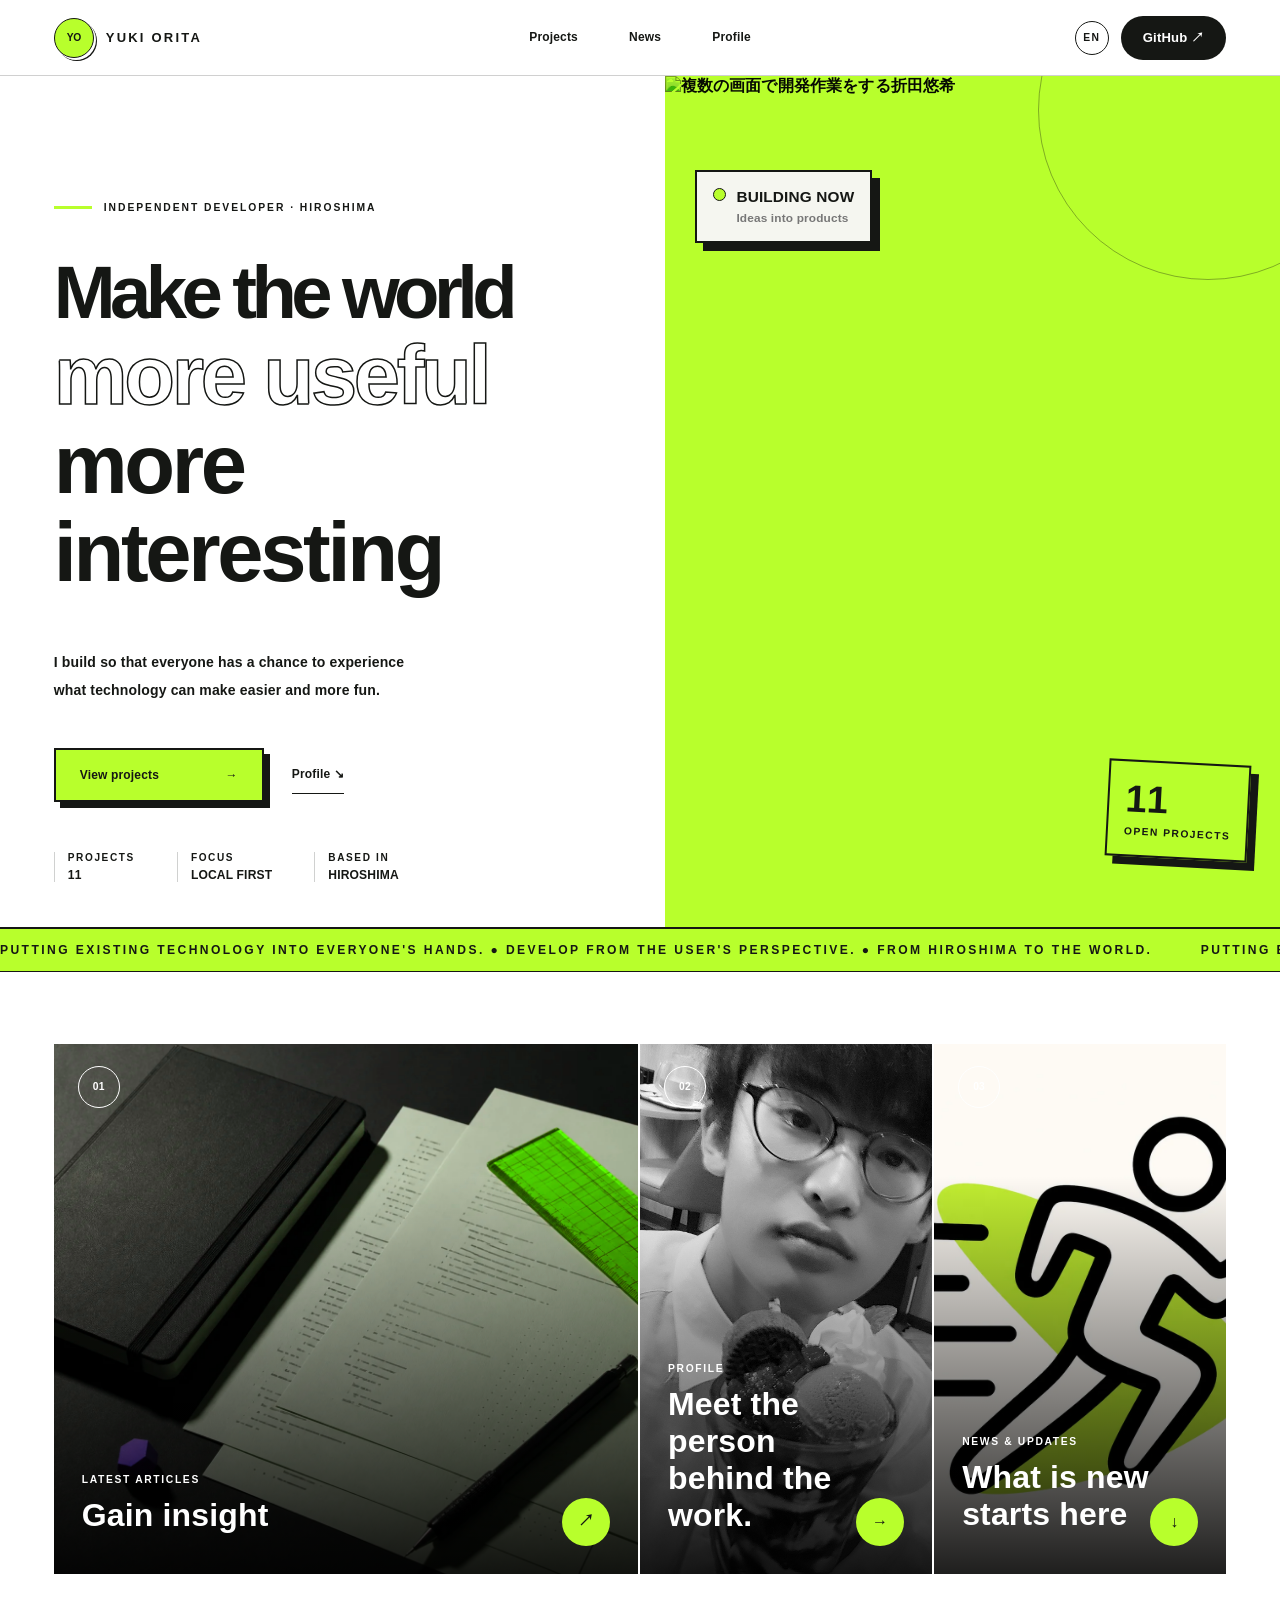
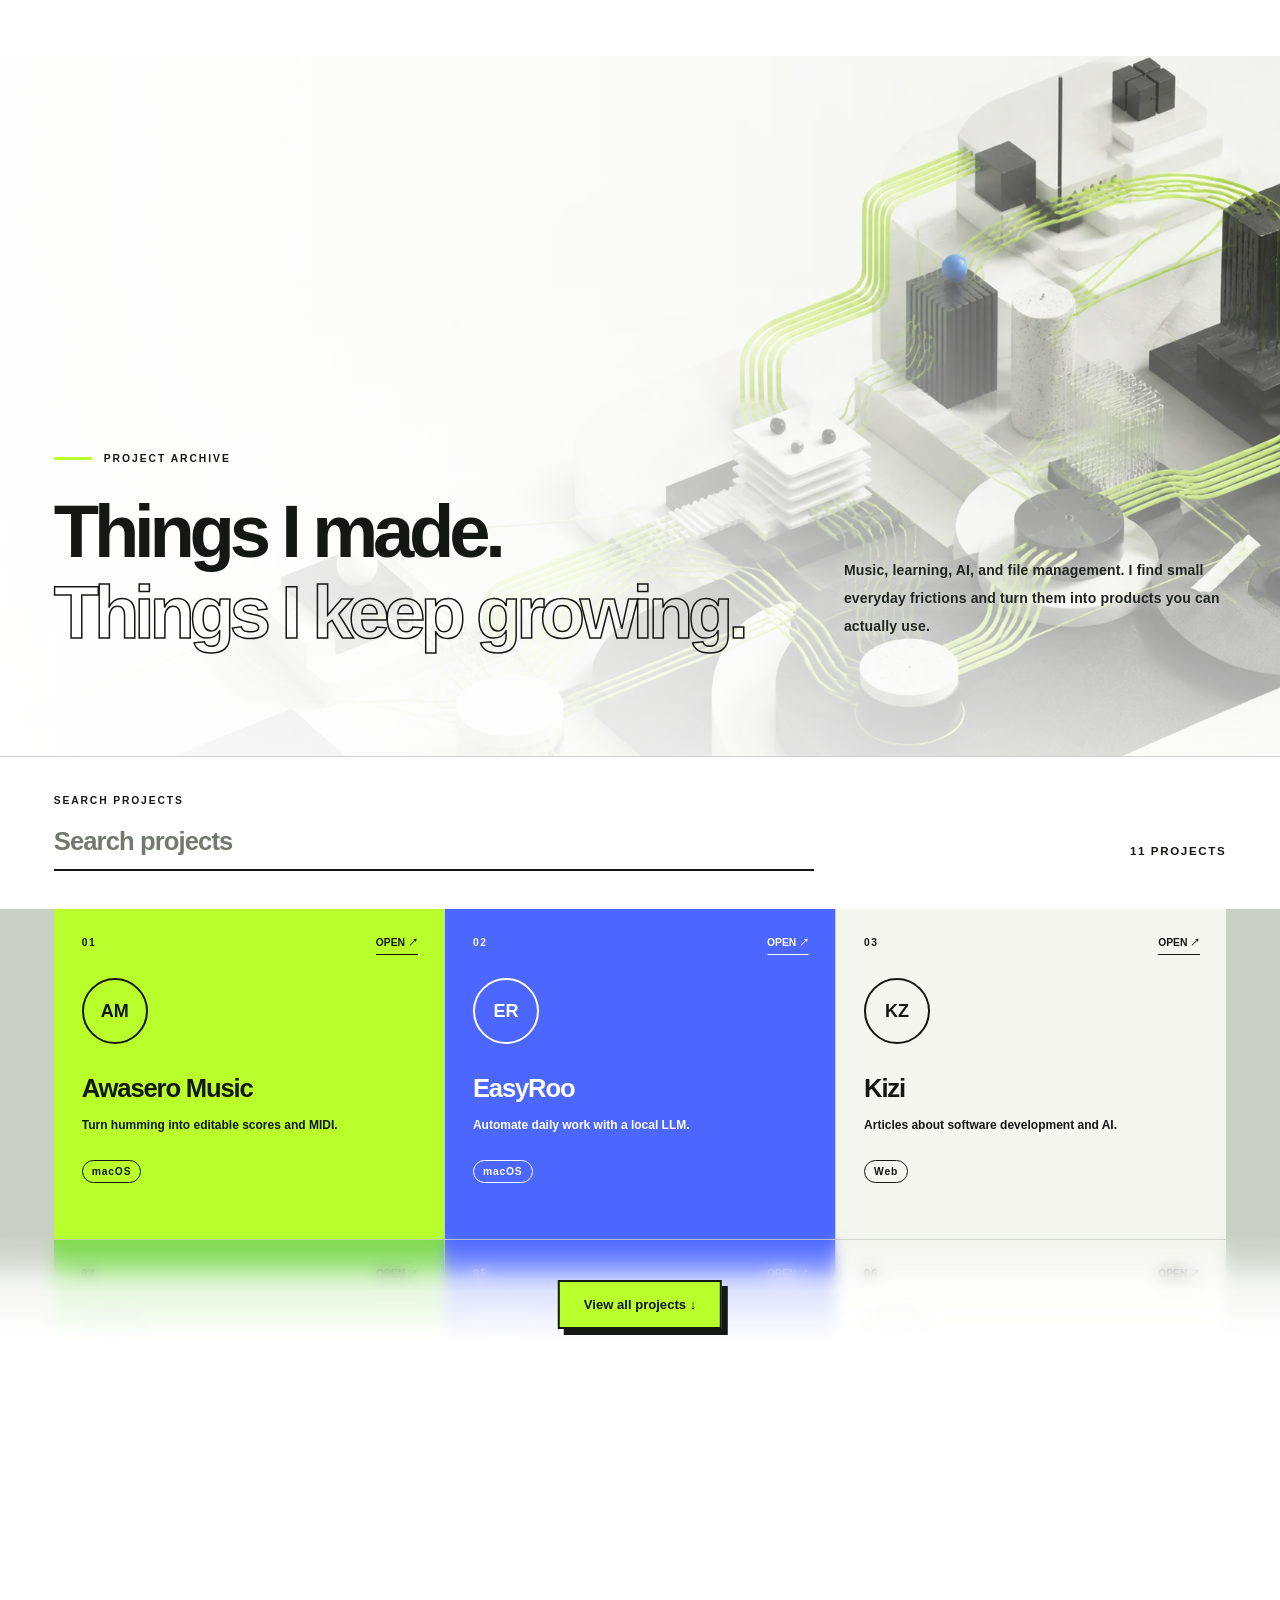
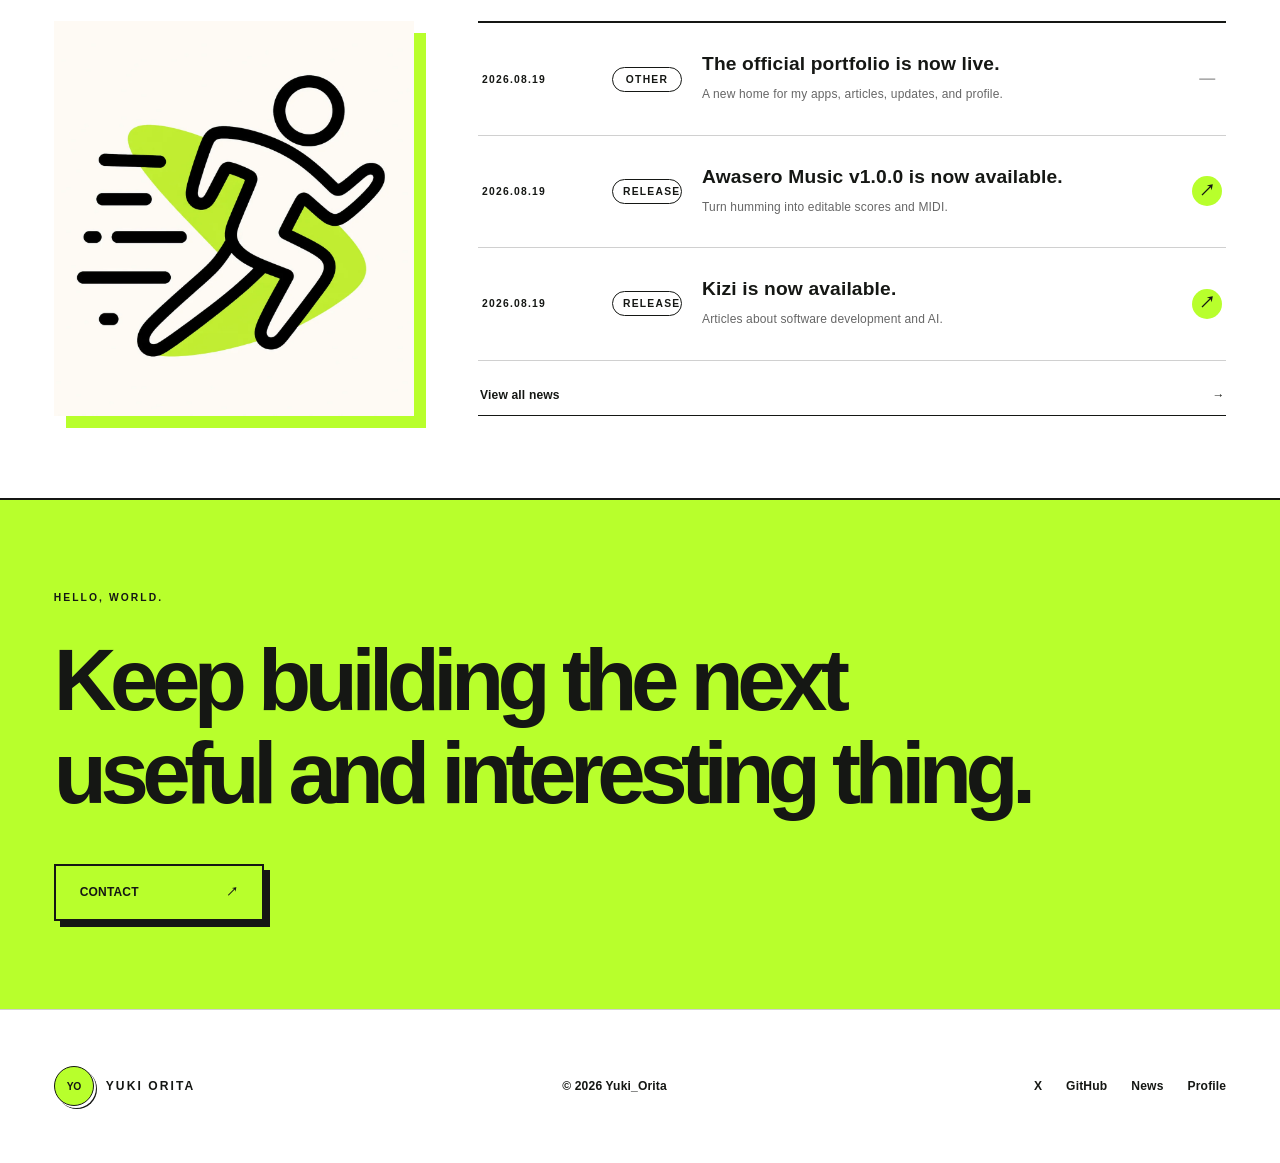
==== commit 459842b7: "Add optional release announcement control" ====
--- a/website/index.html
+++ b/website/index.html
@@ -15,10 +15,10 @@
   <meta name="twitter:card" content="summary_large_image">
   <meta name="twitter:image" content="https://rizi-jp.pages.dev/assets/og.png">
   <title>Yuki Orita — Official</title>
-  <link rel="stylesheet" href="styles.css?v=20260819h">
-  <script src="i18n.js?v=20260819h" defer></script>
-  <script src="content.js?v=20260819h" defer></script>
-  <script src="app.js?v=20260819h" defer></script>
+  <link rel="stylesheet" href="styles.css?v=20260819i">
+  <script src="i18n.js?v=20260819i" defer></script>
+  <script src="content.js?v=20260819i" defer></script>
+  <script src="app.js?v=20260819i" defer></script>
 </head>
 <body>
   <div class="intro" aria-hidden="true">
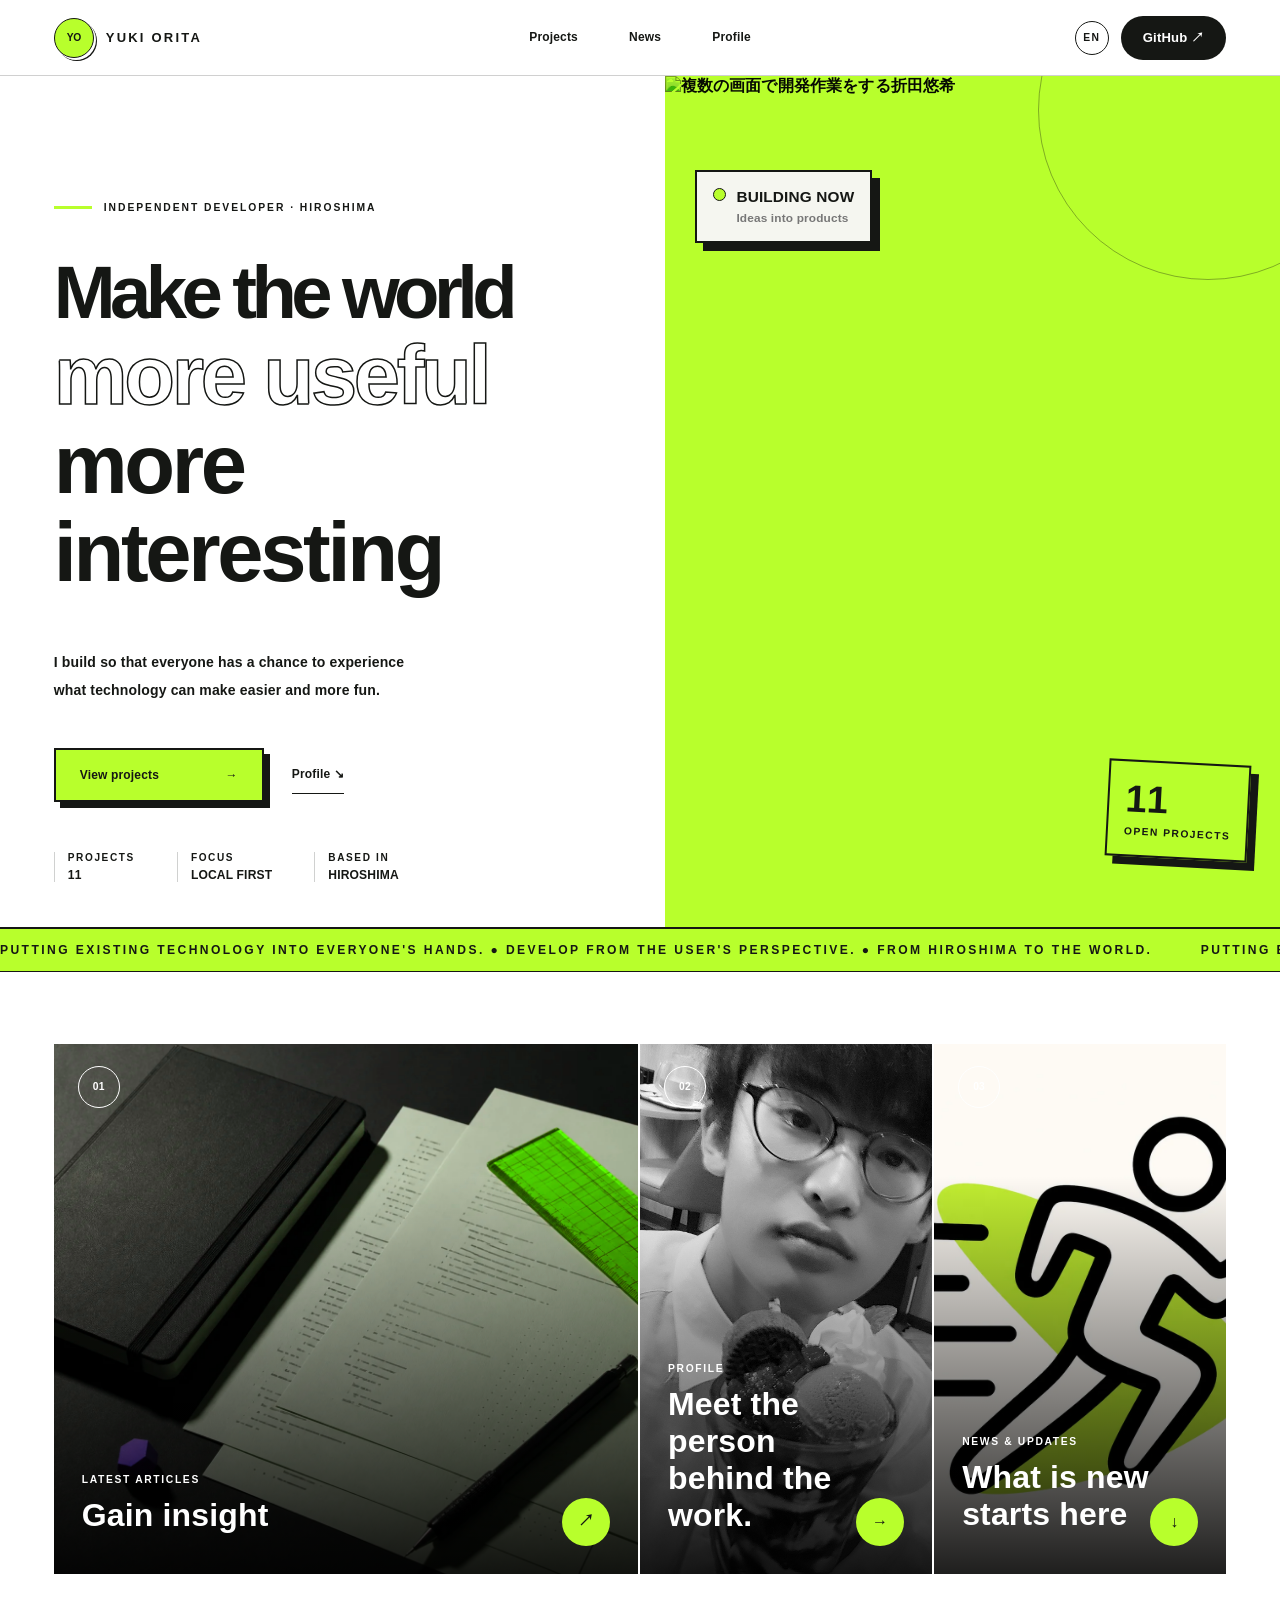
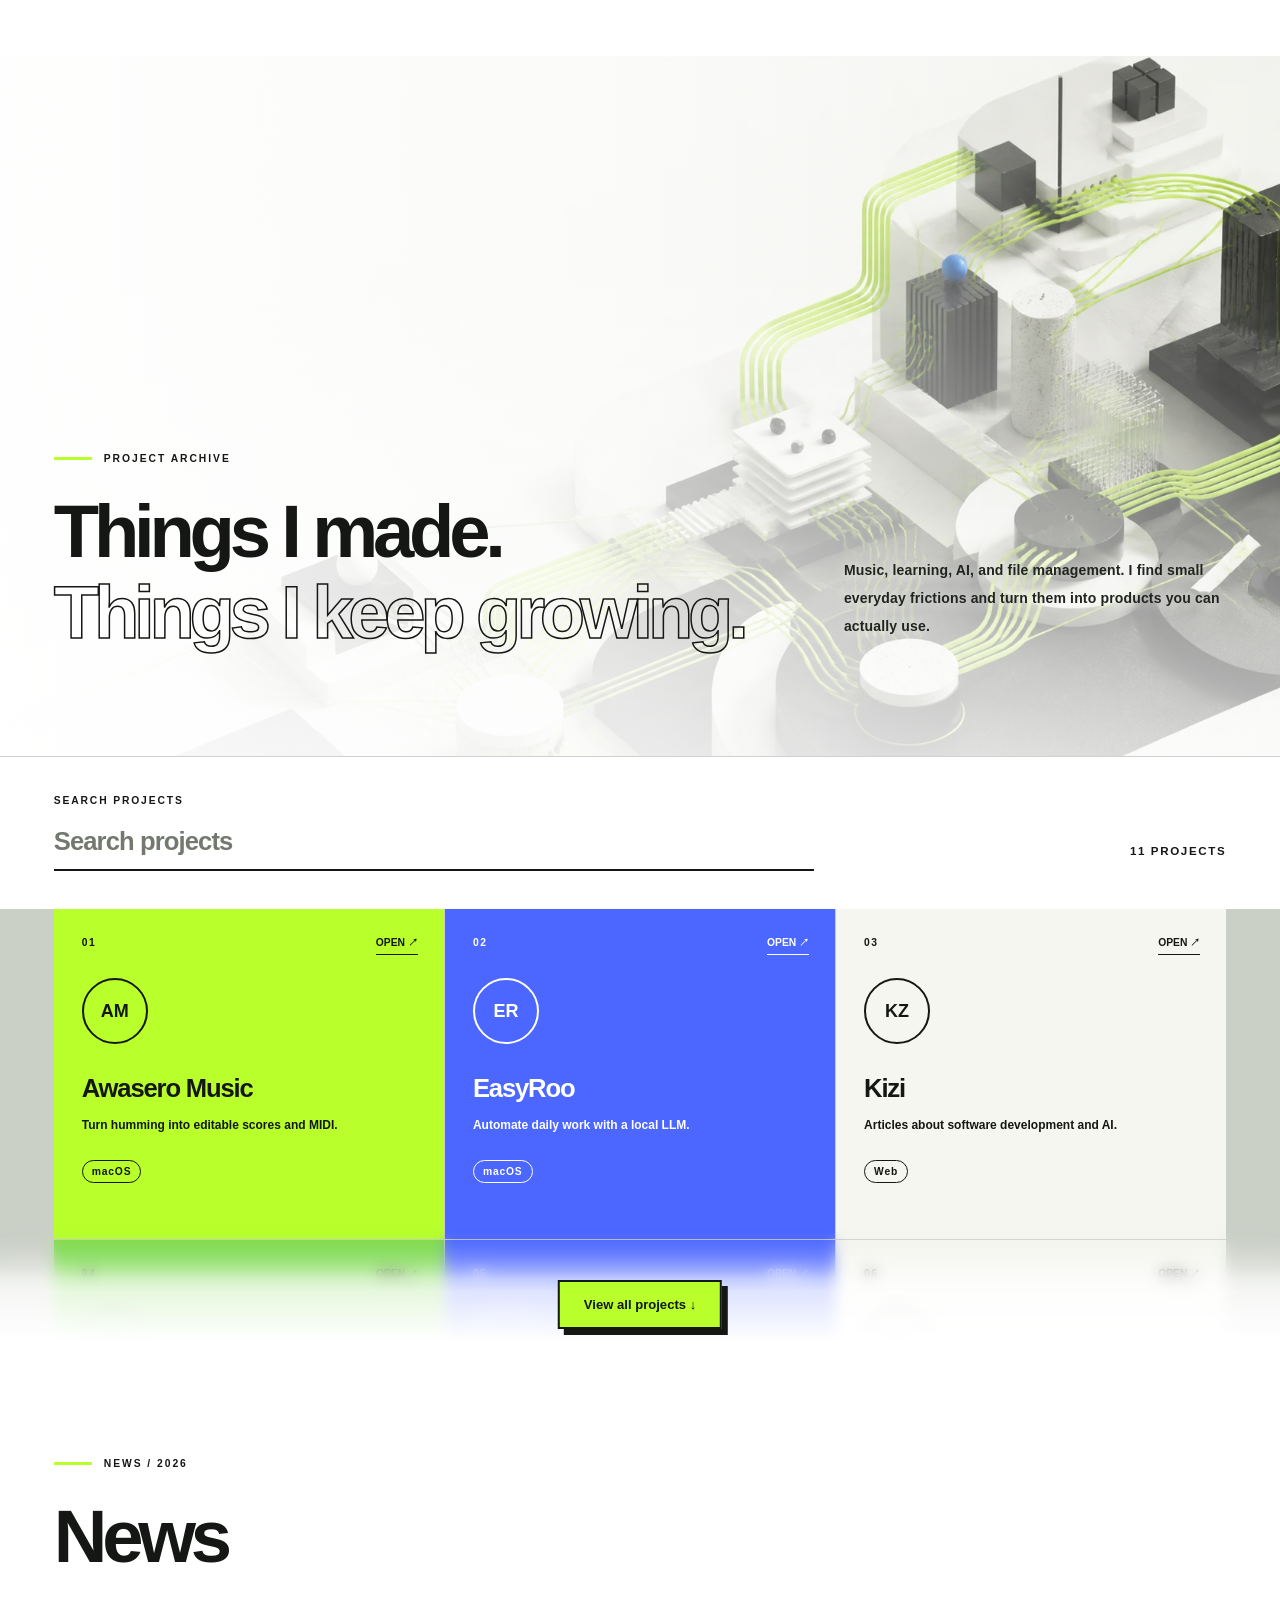
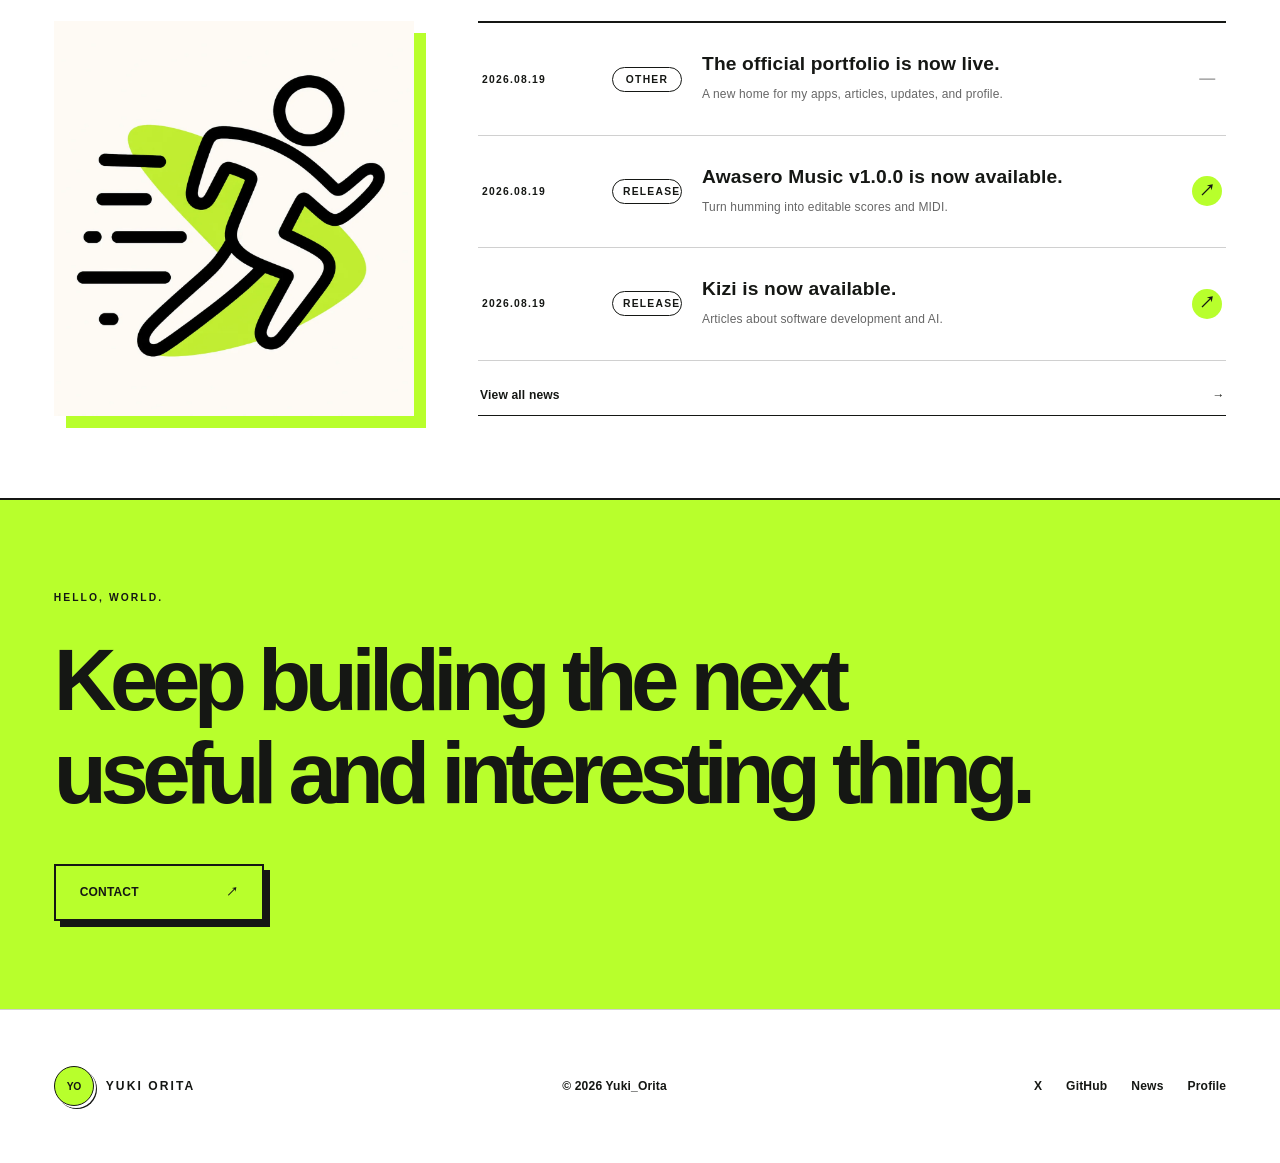
==== commit 353fb4f8: "Stabilize project folding and clarify content entry" ====
--- a/website/index.html
+++ b/website/index.html
@@ -15,10 +15,10 @@
   <meta name="twitter:card" content="summary_large_image">
   <meta name="twitter:image" content="https://rizi-jp.pages.dev/assets/og.png">
   <title>Yuki Orita — Official</title>
-  <link rel="stylesheet" href="styles.css?v=20260819i">
-  <script src="i18n.js?v=20260819i" defer></script>
-  <script src="content.js?v=20260819i" defer></script>
-  <script src="app.js?v=20260819i" defer></script>
+  <link rel="stylesheet" href="styles.css?v=20260819j">
+  <script src="i18n.js?v=20260819j" defer></script>
+  <script src="content.js?v=20260819j" defer></script>
+  <script src="app.js?v=20260819j" defer></script>
 </head>
 <body>
   <div class="intro" aria-hidden="true">
--- a/website/styles.css
+++ b/website/styles.css
@@ -264,7 +264,8 @@
 .project-grid{overflow:hidden;transition:max-height .52s cubic-bezier(.16,1,.3,1)}
 .project-fold-shade{display:none;position:absolute;z-index:3;left:0;right:0;bottom:0;height:130px;pointer-events:none;background:linear-gradient(180deg,rgba(255,255,255,0),rgba(255,255,255,.82) 48%,#fff 86%);-webkit-backdrop-filter:blur(7px);backdrop-filter:blur(7px);-webkit-mask-image:linear-gradient(transparent,#000 38%);mask-image:linear-gradient(transparent,#000 38%)}
 .project-grid-shell.is-collapsed .project-fold-shade{display:block}
-.project-fold-toggle{position:relative;z-index:4;margin:28px auto 0;border:2px solid var(--ink);background:var(--yellow);color:var(--ink);box-shadow:6px 6px 0 var(--ink);padding:15px 24px;font-weight:900;font-size:clamp(12px,calc(9px + .32vw),16px);cursor:pointer}
+.project-fold-toggle{position:relative;z-index:4;display:block;width:max-content;max-width:calc(100% - 36px);margin:28px auto 0;border:2px solid var(--ink);background:var(--yellow);color:var(--ink);box-shadow:6px 6px 0 var(--ink);padding:15px 24px;font-weight:900;font-size:clamp(12px,calc(9px + .32vw),16px);cursor:pointer}
+.project-fold-toggle[hidden]{display:none}
 .project-grid-shell.is-collapsed .project-fold-toggle{position:absolute;left:50%;bottom:30px;transform:translateX(-50%);margin:0;white-space:nowrap}
 .project-grid-shell.has-overflow:not(.is-collapsed){padding-bottom:40px}
 .project-fold-toggle:hover{transform:translate(-2px,-2px);box-shadow:9px 9px 0 var(--ink)}
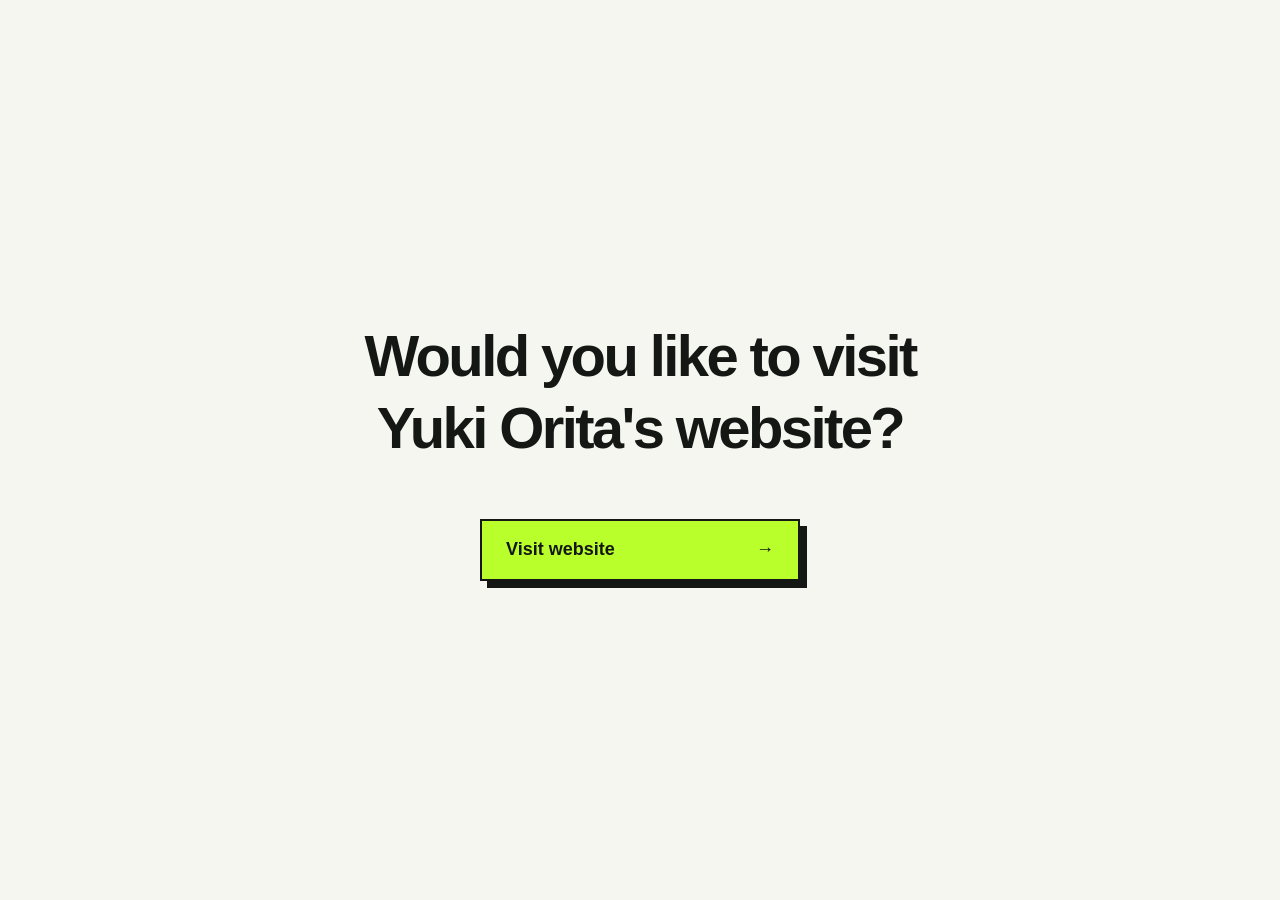
==== commit f556683b: "Replace legacy site with Studio RIZI gateway" ====
--- a/website/index.html
+++ b/website/index.html
@@ -2,108 +2,42 @@
 <html lang="ja">
 <head>
   <meta charset="utf-8">
-  <meta name="viewport" content="width=device-width, initial-scale=1">
-  <meta name="theme-color" content="#b8ff2c" media="(prefers-color-scheme: light)">
-  <meta name="theme-color" content="#0d100d" media="(prefers-color-scheme: dark)">
-  <meta name="description" content="折田悠希（Yuki_Orita）の公式ポートフォリオ。開発したアプリ、記事、お知らせ、プロフィールを紹介します。">
-  <meta name="keywords" content="折田悠希,oriyu90,おりたゆうき,Yuki_Orita,MD Viewer Pro,Yuki,Orita,RIZI,rizi-jp,awasero-music,easyroo,kizi,mcs-manager,media-master-9o5,mlx-bar,pinechat,tango-pro,vocello-jp,volume-routine,wakaru">
-  <meta property="og:title" content="Yuki Orita — Official">
-  <meta property="og:description" content="世界をもっと便利に、そして面白く。折田悠希のプロジェクトと活動。">
-  <meta property="og:type" content="website">
-  <meta property="og:url" content="https://rizi-jp.pages.dev/">
-  <meta property="og:image" content="https://rizi-jp.pages.dev/assets/og.png">
-  <meta name="twitter:card" content="summary_large_image">
-  <meta name="twitter:image" content="https://rizi-jp.pages.dev/assets/og.png">
-  <title>Yuki Orita — Official</title>
-  <link rel="stylesheet" href="styles.css?v=20260819j">
-  <script src="i18n.js?v=20260819j" defer></script>
-  <script src="content.js?v=20260819j" defer></script>
-  <script src="app.js?v=20260819j" defer></script>
+  <meta name="viewport" content="width=device-width,initial-scale=1">
+  <meta name="robots" content="noindex,follow">
+  <title>Studio RIZIへ</title>
+  <style>
+    :root{color-scheme:light dark;--background:#f5f6f0;--text:#151714;--accent:#b8ff2c;--shadow:#151714}
+    *{box-sizing:border-box}
+    html,body{min-height:100%;margin:0}
+    body{min-height:100svh;display:grid;place-items:center;padding:24px;background:var(--background);color:var(--text);font-family:Arial,"Hiragino Kaku Gothic ProN","Yu Gothic",sans-serif}
+    main{width:min(680px,100%);text-align:center}
+    p{margin:0 0 clamp(34px,6vw,54px);font-size:clamp(28px,5.4vw,58px);font-weight:900;line-height:1.25;letter-spacing:-.045em;text-wrap:balance}
+    a{display:inline-flex;min-width:min(320px,100%);min-height:62px;align-items:center;justify-content:space-between;gap:28px;padding:18px 24px;border:2px solid var(--text);background:var(--accent);color:#151714;box-shadow:7px 7px 0 var(--shadow);font-size:clamp(14px,2vw,18px);font-weight:900;text-decoration:none;transition:transform .18s ease,box-shadow .18s ease}
+    a:hover{transform:translate(-2px,-2px);box-shadow:10px 10px 0 var(--shadow)}
+    a:focus-visible{outline:4px solid #4c67ff;outline-offset:6px}
+    @media(prefers-color-scheme:dark){:root{--background:#080a08;--text:#eef3e8;--shadow:#eef3e8}a{border-color:#eef3e8;box-shadow:7px 7px 0 #eef3e8}a:hover{box-shadow:10px 10px 0 #eef3e8}}
+    @media(prefers-reduced-motion:reduce){a{transition:none}}
+  </style>
 </head>
 <body>
-  <div class="intro" aria-hidden="true">
-    <div class="intro-light-brand"><span>YO</span><strong>YUKI ORITA</strong></div>
-    <div class="intro-dark-logo-frame"><img class="intro-dark-logo" data-intro-dark-logo src="logo-EN.jpg" alt=""></div>
-  </div>
-
-  <header class="site-header">
-    <a class="brand" href="#top" aria-label="Yuki Orita トップへ"><span class="brand-mark">YO</span><span>YUKI ORITA</span></a>
-    <nav aria-label="メインナビゲーション">
-      <a href="#projects">Projects</a><a href="news.html">News</a><a href="profile.html">Profile</a>
-    </nav>
-    <div class="header-tools"><span class="locale-indicator" data-locale-indicator>JA</span><a class="pill pill-dark header-cta" href="https://github.com/oriyu90" target="_blank" rel="noreferrer">GitHub ↗</a></div>
-  </header>
-
-  <main id="top">
-    <section class="hero" aria-labelledby="hero-title">
-      <div class="hero-copy reveal">
-        <p class="eyebrow"><span></span>INDEPENDENT DEVELOPER · HIROSHIMA</p>
-        <h1 id="hero-title"><span class="hero-prefix">世界をもっと、</span><em class="hero-impact">便利に</em><span class="hero-impact">面白く</span></h1>
-        <p class="hero-lead">誰もがその便利さ、面白さにふれる機会があるように。<br>そんな世界を目指して、開発をしています。</p>
-        <div class="hero-actions">
-          <a class="button button-yellow" href="#projects">プロジェクトを見る <span>→</span></a>
-          <a class="text-link" href="profile.html">プロフィール <span>↘</span></a>
-        </div>
-        <dl class="hero-meta"><div><dt>PROJECTS</dt><dd>11</dd></div><div><dt>FOCUS</dt><dd>LOCAL FIRST</dd></div><div><dt>BASED IN</dt><dd>HIROSHIMA</dd></div></dl>
-      </div>
-      <div class="hero-visual" aria-label="開発中の折田悠希">
-        <img src="main.jpg" alt="複数の画面で開発作業をする折田悠希">
-        <div class="floating-card float-one"><span class="status-dot"></span><strong>BUILDING NOW</strong><small>Ideas into products</small></div>
-        <div class="floating-card float-two"><b>11</b><span>OPEN PROJECTS</span></div>
-      </div>
-    </section>
-
-    <div class="ticker" aria-hidden="true"><div><span>PUTTING EXISTING TECHNOLOGY INTO EVERYONE'S HANDS. ● DEVELOP FROM THE USER'S PERSPECTIVE. ● FROM HIROSHIMA TO THE WORLD.</span><span>PUTTING EXISTING TECHNOLOGY INTO EVERYONE'S HANDS. ● DEVELOP FROM THE USER'S PERSPECTIVE. ● FROM HIROSHIMA TO THE WORLD.</span></div></div>
-
-    <section class="jump-grid section-pad reveal" aria-label="主要ページ">
-      <a class="jump-card jump-article" href="https://kizi.pages.dev/" target="_blank" rel="noreferrer">
-        <img src="assets/article-editorial.webp" alt="ノートと設計資料のエディトリアル写真">
-        <span class="jump-no">01</span><div><p>LATEST ARTICLES</p><h2>知恵を得る</h2><span class="round-arrow">↗</span></div>
-      </a>
-      <a class="jump-card jump-profile" href="profile.html">
-        <img src="自画像.jpg" alt="折田悠希のプロフィール写真">
-        <span class="jump-no">02</span><div><p>PROFILE</p><h2>作っている人を、<br>もっと知る。</h2><span class="round-arrow">→</span></div>
-      </a>
-      <a class="jump-card jump-news" href="news.html">
-        <picture class="theme-art"><source media="(prefers-color-scheme: dark)" srcset="assets/news-runner-dark-v3.webp"><img src="assets/news-runner-lime-v2.webp" alt="新しい動きを表現した右向きに走る人物の線画"></picture>
-        <span class="jump-no">03</span><div><p>NEWS & UPDATES</p><h2>新しい動きは<br>ここから</h2><span class="round-arrow">↓</span></div>
-      </a>
-    </section>
-
-    <section class="projects" id="projects">
-      <div class="projects-art" aria-hidden="true"><picture><source media="(prefers-color-scheme: dark)" srcset="assets/projects-dark-lime.webp"><img src="assets/projects-light-lime.webp" alt=""></picture></div>
-      <div class="projects-head section-pad reveal">
-        <div><p class="eyebrow eyebrow-light"><span></span>PROJECT ARCHIVE</p><h2>つくったもの、<br><em>育てているもの。</em></h2></div>
-        <p>音楽、学習、AI、ファイル管理。日常の小さな不便を見つけ、使える形までつくります。カードを選ぶと詳細が開きます。</p>
-      </div>
-      <div class="project-search section-pad">
-        <label for="project-search-input"><span>SEARCH PROJECTS</span><input id="project-search-input" type="search" autocomplete="off" placeholder="プロジェクトを検索"></label>
-        <output id="project-search-count" for="project-search-input" aria-live="polite"></output>
-      </div>
-      <div class="project-grid-shell" id="project-grid-shell">
-        <div class="project-grid section-pad" id="project-grid" aria-live="polite"></div>
-        <div class="project-fold-shade" aria-hidden="true"></div>
-        <button class="project-fold-toggle" id="project-fold-toggle" type="button" aria-controls="project-grid" aria-expanded="false" hidden></button>
-      </div>
-    </section>
-
-    <section class="news section-pad" id="news">
-      <div class="section-title reveal"><p class="eyebrow"><span></span>NEWS / 2026</p><h2>お知らせ</h2></div>
-      <div class="news-layout reveal">
-        <picture class="theme-art"><source media="(prefers-color-scheme: dark)" srcset="assets/news-runner-dark-v3.webp"><img src="assets/news-runner-lime-v2.webp" alt="新しい動きを表現した右向きに走る人物の線画"></picture>
-        <div><div id="news-list" class="news-list" data-limit="3"></div><a class="news-more" href="news.html">すべてのお知らせを見る <span>→</span></a></div>
-      </div>
-    </section>
-
-    <section class="closing section-pad">
-      <p>HELLO, WORLD.</p>
-      <h2><span class="closing-line">次の「便利」と「面白い」を、</span><em>つくり続ける。</em></h2>
-      <a class="button button-yellow" href="mailto:yukiorita0911.official@gmail.com">CONTACT <span>↗</span></a>
-    </section>
+  <main>
+    <p id="message">折田悠希のサイトに移動しますか？</p>
+    <a id="destination" href="https://studio-rizi.pages.dev/">移動する <span aria-hidden="true">→</span></a>
   </main>
-
-  <footer class="site-footer section-pad"><a class="brand" href="#top"><span class="brand-mark">YO</span><span>YUKI ORITA</span></a><p>© 2026 Yuki_Orita</p><div><a href="https://x.com/InovateofRIZI" target="_blank" rel="noreferrer">X</a><a href="https://github.com/oriyu90" target="_blank" rel="noreferrer">GitHub</a><a href="news.html">News</a><a href="profile.html">Profile</a></div></footer>
-
-  <dialog class="project-dialog" id="project-dialog"><button class="dialog-close" aria-label="閉じる">×</button><div id="dialog-content"></div></dialog>
+  <script>
+    const copy = {
+      ja:{message:'折田悠希のサイトに移動しますか？',button:'移動する',title:'Studio RIZIへ'},
+      en:{message:"Would you like to visit Yuki Orita's website?",button:'Visit website',title:'Go to Studio RIZI'},
+      zh:{message:'要前往折田悠希的网站吗？',button:'前往网站',title:'前往 Studio RIZI'},
+      pt:{message:'Deseja visitar o site de Yuki Orita?',button:'Visitar site',title:'Ir para o Studio RIZI'}
+    };
+    const preferred = navigator.languages?.length ? navigator.languages : [navigator.language || 'en'];
+    const matched = preferred.map(value=>value.toLowerCase()).find(value=>Object.keys(copy).some(lang=>value===lang||value.startsWith(`${lang}-`)));
+    const lang = matched ? Object.keys(copy).find(value=>matched===value||matched.startsWith(`${value}-`)) : 'en';
+    document.documentElement.lang = lang;
+    document.querySelector('#message').textContent = copy[lang].message;
+    document.querySelector('#destination').childNodes[0].textContent = `${copy[lang].button} `;
+    document.title = copy[lang].title;
+  </script>
 </body>
 </html>
